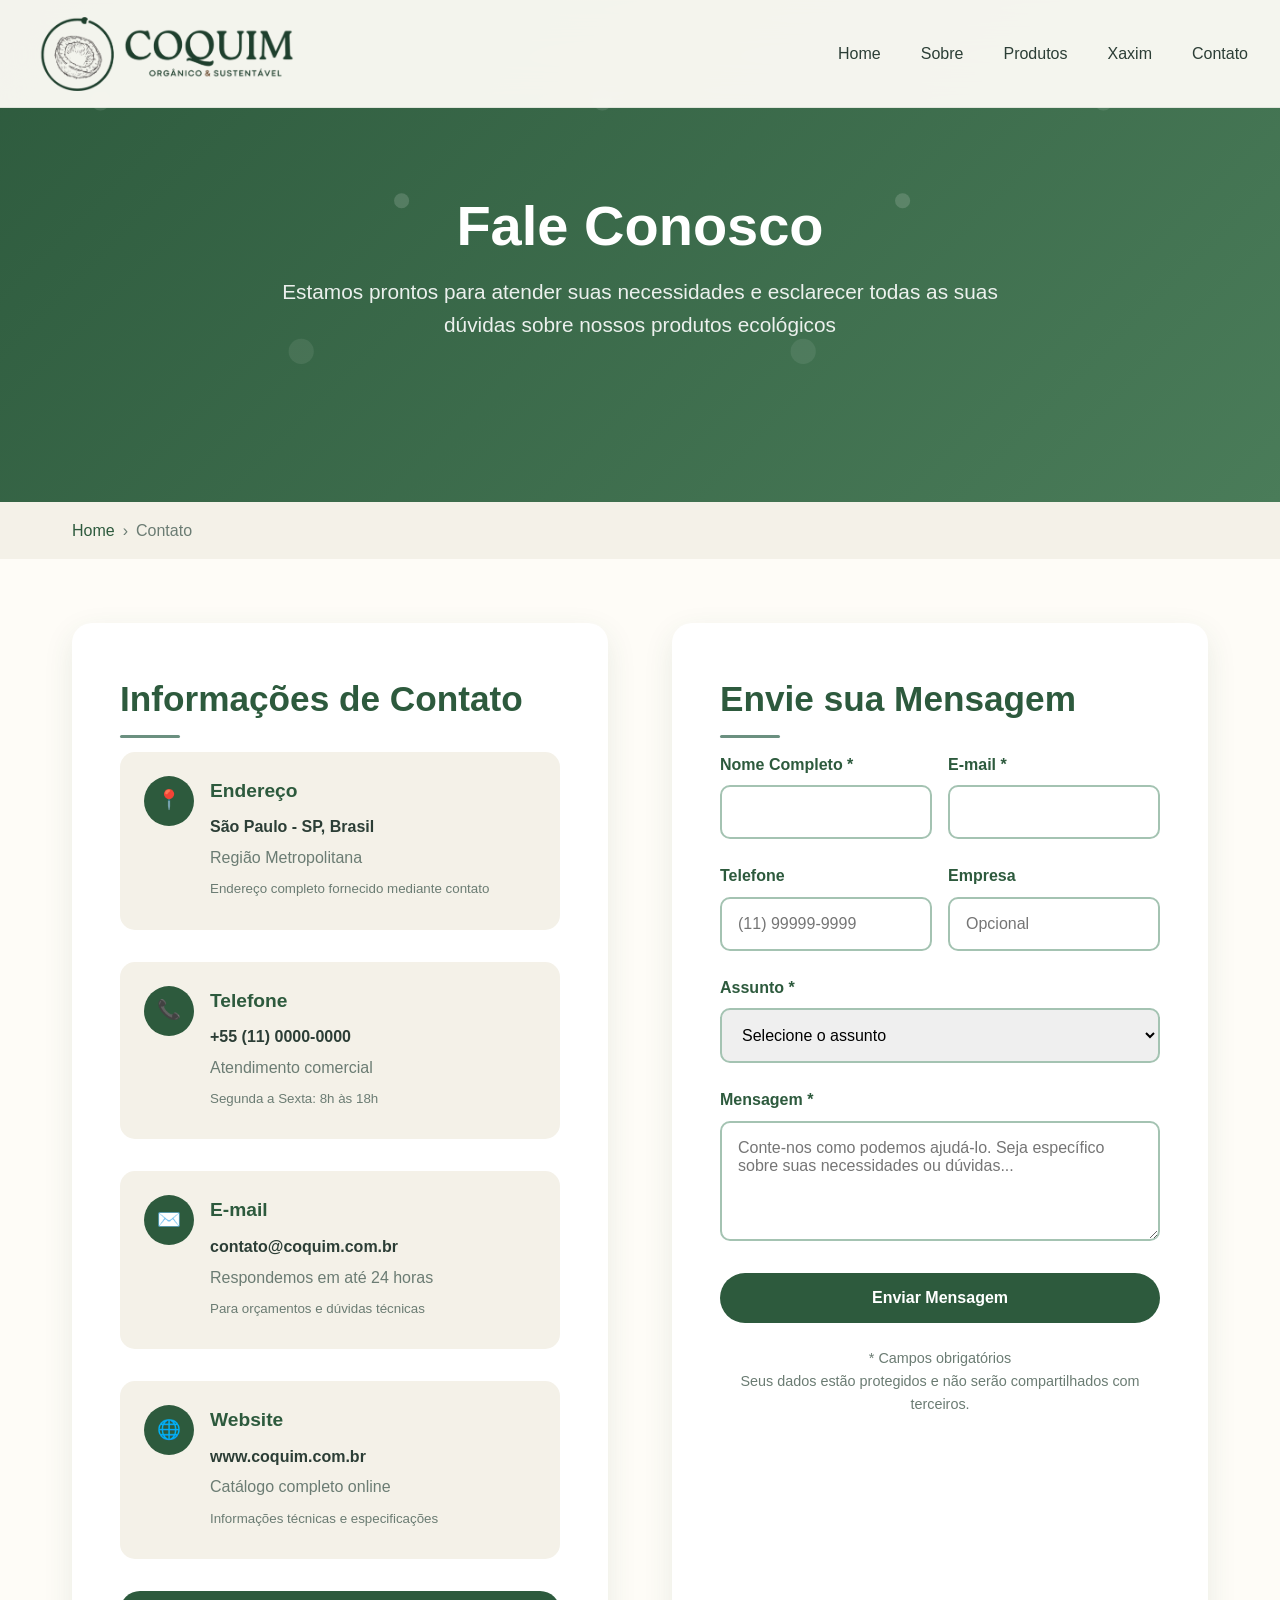
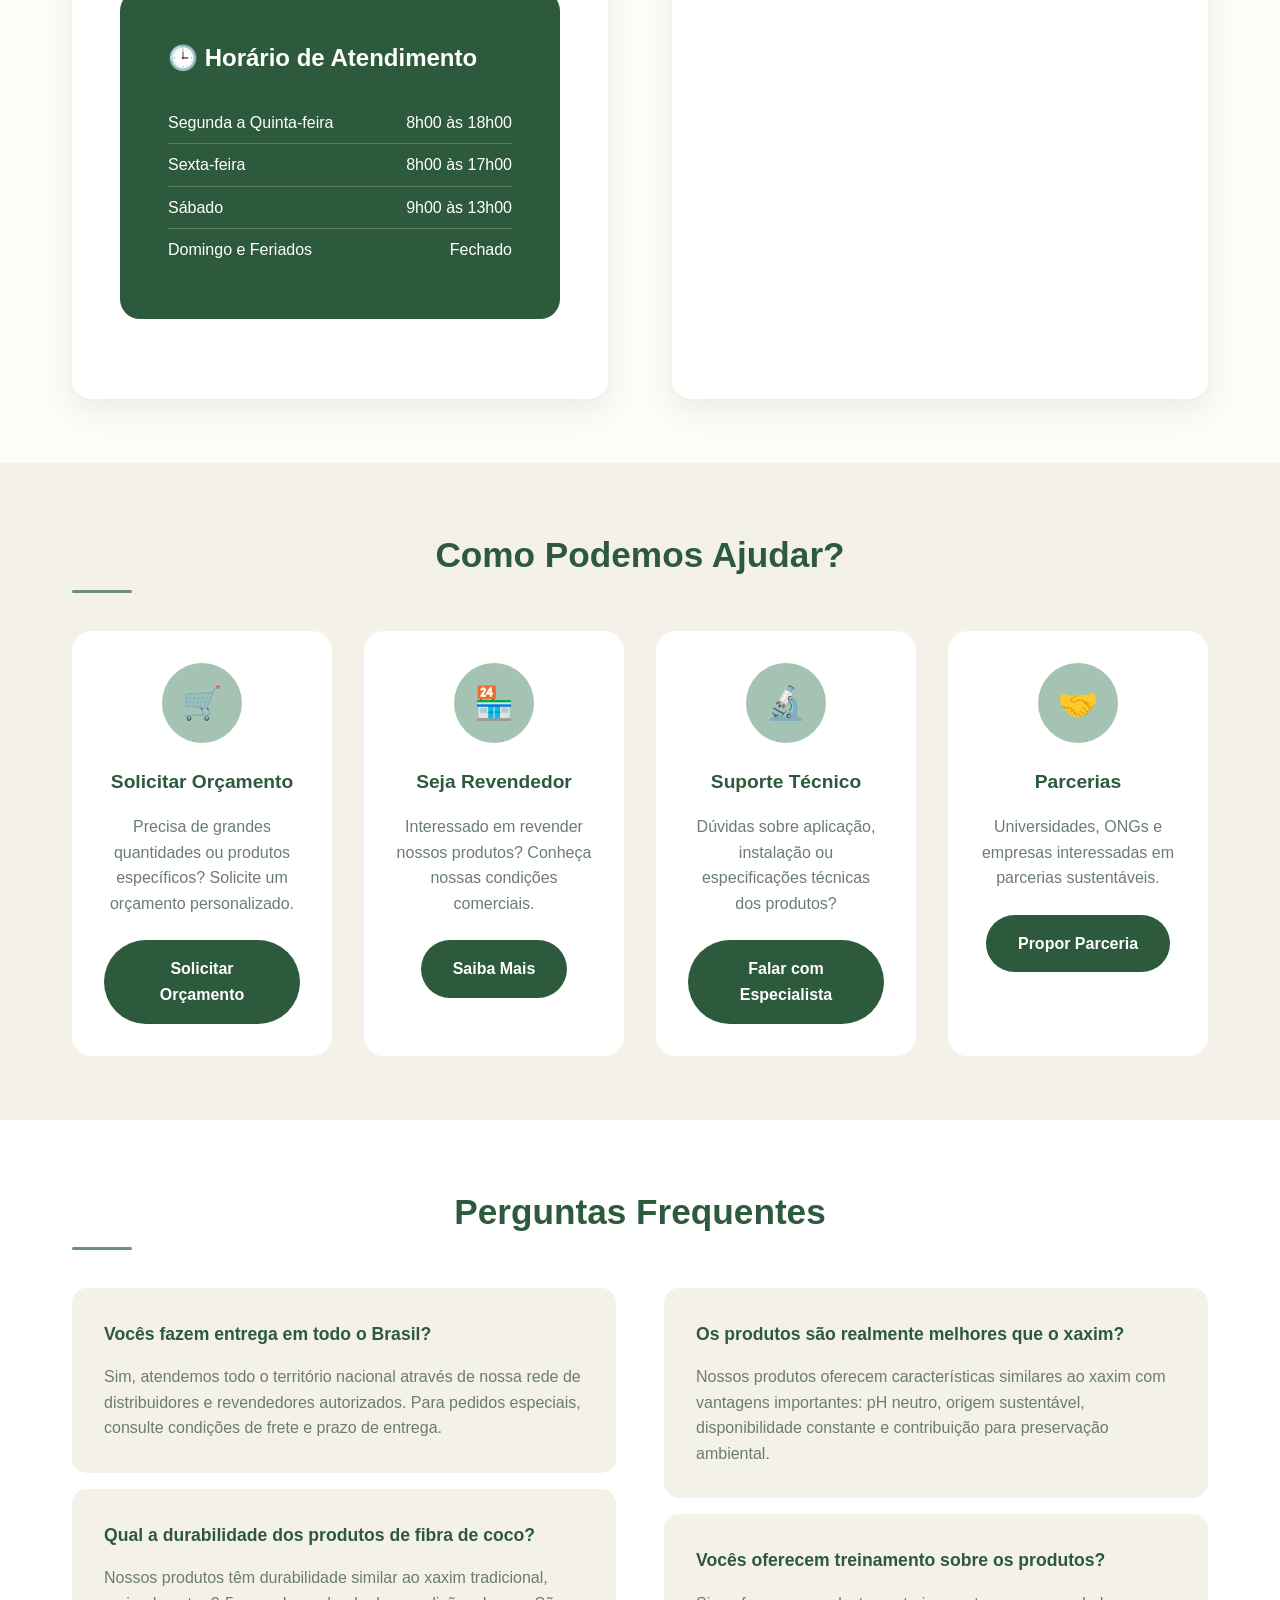
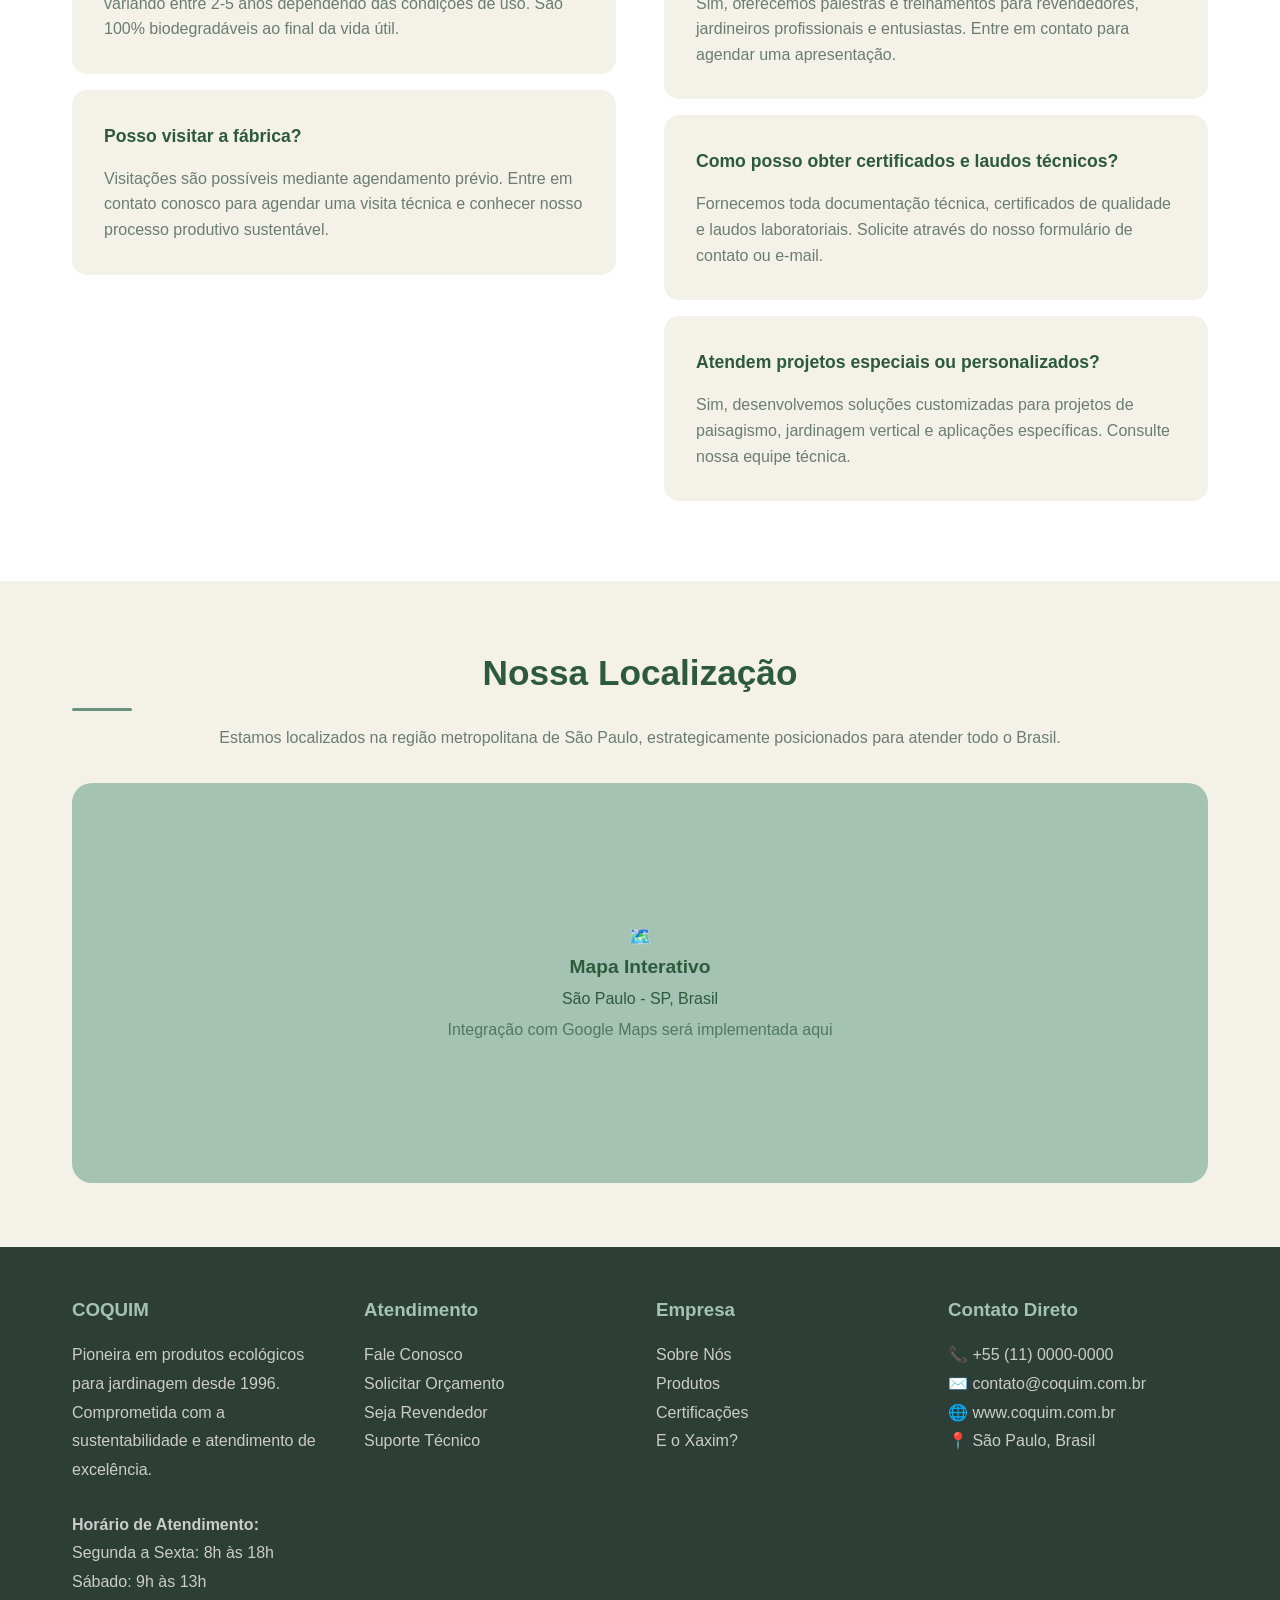
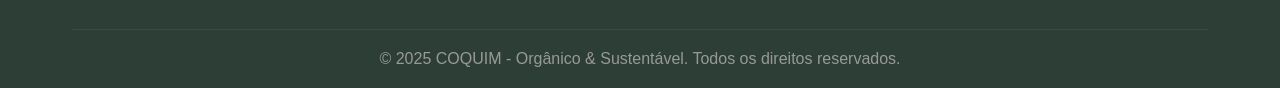
==== contato.html @ 80f4fe93 "First commit" ====
<!DOCTYPE html>
<html lang="pt-BR">

<head>
    <meta charset="UTF-8">
    <meta name="viewport" content="width=device-width, initial-scale=1.0">
    <title>Contato COQUIM - Fale Conosco | Produtos Ecológicos para Jardinagem</title>
    <meta name="description"
        content="Entre em contato com a COQUIM. Tire suas dúvidas sobre nossos produtos de fibra de coco, solicite orçamentos e conheça nossos pontos de venda.">
    <meta name="keywords"
        content="contato coquim, fale conosco, atendimento, produtos fibra coco, orçamento, pontos de venda">

    <style>
        :root {
            --primary-green: #2d5a3d;
            --secondary-green: #4a7c59;
            --accent-green: #6b9080;
            --light-green: #a4c3b2;
            --cream: #f4f1e8;
            --warm-white: #fefcf7;
            --text-dark: #2c3e36;
            --text-light: #6b7c73;
            --shadow: rgba(45, 90, 61, 0.1);
            --shadow-hover: rgba(45, 90, 61, 0.2);
            --gradient-primary: linear-gradient(135deg, #2d5a3d 0%, #4a7c59 100%);
            --gradient-secondary: linear-gradient(135deg, #6b9080 0%, #a4c3b2 100%);
        }

        * {
            margin: 0;
            padding: 0;
            box-sizing: border-box;
        }

        html {
            scroll-behavior: smooth;
        }

        body {
            font-family: 'Segoe UI', Tahoma, Geneva, Verdana, sans-serif;
            line-height: 1.6;
            color: var(--text-dark);
            background-color: var(--warm-white);
            overflow-x: hidden;
        }

        /* Header */
        .header {
            position: fixed;
            top: 0;
            width: 100%;
            background: rgba(254, 252, 247, 0.95);
            backdrop-filter: blur(20px);
            z-index: 1000;
            transition: all 0.3s ease;
            border-bottom: 1px solid rgba(45, 90, 61, 0.1);
        }

        .header.scrolled {
            background: rgba(254, 252, 247, 0.98);
            box-shadow: 0 4px 30px var(--shadow);
        }

        .nav-container {
            max-width: 1400px;
            margin: 0 auto;
            display: flex;
            justify-content: space-between;
            align-items: center;
            padding: 1rem 2rem;
        }

        .logo {
            display: flex;
            align-items: center;
            font-weight: bold;
            color: var(--primary-green);
            text-decoration: none;
        }

        .logo-icon {
            width: 270px;
            height: 75px;
            margin-right: 0.5rem;
            display: flex;
            align-items: center;
            justify-content: center;
            position: relative;
            background-image: url('./assets/logos/coquim-header-logo.png');
            background-size: contain;
            background-repeat: no-repeat;
            background-position: center;
        }

        .nav-menu {
            display: flex;
            list-style: none;
            gap: 2.5rem;
        }

        .nav-link {
            text-decoration: none;
            color: var(--text-dark);
            font-weight: 500;
            transition: all 0.3s ease;
            position: relative;
            padding: 0.5rem 0;
        }

        .nav-link::after {
            content: '';
            position: absolute;
            bottom: 0;
            left: 0;
            width: 0;
            height: 3px;
            background: var(--gradient-primary);
            transition: width 0.3s ease;
            border-radius: 2px;
        }

        .nav-link:hover {
            color: var(--primary-green);
        }

        .nav-link:hover::after {
            width: 100%;
        }

        .mobile-menu-btn {
            display: none;
            background: none;
            border: none;
            font-size: 1.5rem;
            color: var(--primary-green);
            cursor: pointer;
        }


        /* Hero Section */
        .hero {
            background: linear-gradient(135deg, var(--primary-green) 0%, var(--secondary-green) 100%);
            color: white;
            padding: 12rem 0 8rem;
            text-align: center;
            position: relative;
            overflow: hidden;
        }

        .hero::before {
            content: '';
            position: absolute;
            top: 0;
            left: 0;
            right: 0;
            bottom: 0;
            background: url('data:image/svg+xml,<svg xmlns="http://www.w3.org/2000/svg" viewBox="0 0 100 100"><circle cx="20" cy="20" r="2" fill="%23ffffff" opacity="0.1"/><circle cx="80" cy="40" r="1.5" fill="%23ffffff" opacity="0.15"/><circle cx="60" cy="70" r="2.5" fill="%23ffffff" opacity="0.08"/></svg>') repeat;
        }

        .hero-content {
            max-width: 800px;
            margin: 0 auto;
            padding: 0 2rem;
            position: relative;
            z-index: 2;
        }

        .hero-title {
            font-size: 3.5rem;
            font-weight: bold;
            margin-bottom: 1rem;
            line-height: 1.2;
        }

        .hero-subtitle {
            font-size: 1.3rem;
            margin-bottom: 2rem;
            opacity: 0.9;
        }

        .breadcrumb {
            background: var(--cream);
            padding: 1rem 0;
        }

        .breadcrumb-container {
            max-width: 1200px;
            margin: 0 auto;
            padding: 0 2rem;
        }

        .breadcrumb-list {
            display: flex;
            align-items: center;
            gap: 0.5rem;
            color: var(--text-light);
        }

        .breadcrumb-list a {
            color: var(--primary-green);
            text-decoration: none;
        }

        .breadcrumb-list a:hover {
            text-decoration: underline;
        }

        /* Main Content */
        .container {
            max-width: 1200px;
            margin: 0 auto;
            padding: 0 2rem;
        }

        .main-content {
            display: grid;
            grid-template-columns: 1fr 1fr;
            gap: 4rem;
            padding: 4rem 0;
        }

        .content-section {
            background: white;
            padding: 3rem;
            border-radius: 20px;
            box-shadow: 0 10px 30px var(--shadow);
        }

        .section-title {
            font-size: 2.2rem;
            color: var(--primary-green);
            margin-bottom: 1.5rem;
            position: relative;
        }

        .section-title::after {
            content: '';
            position: absolute;
            bottom: -10px;
            left: 0;
            width: 60px;
            height: 3px;
            background: var(--accent-green);
            border-radius: 2px;
        }

        /* Contact Info */
        .contact-info {
            display: flex;
            flex-direction: column;
            gap: 2rem;
        }

        .contact-item {
            display: flex;
            align-items: flex-start;
            gap: 1rem;
            padding: 1.5rem;
            background: var(--cream);
            border-radius: 15px;
            transition: transform 0.3s ease;
        }

        .contact-item:hover {
            transform: translateY(-5px);
        }

        .contact-icon {
            width: 50px;
            height: 50px;
            background: var(--primary-green);
            color: white;
            border-radius: 50%;
            display: flex;
            align-items: center;
            justify-content: center;
            font-size: 1.2rem;
            flex-shrink: 0;
        }

        .contact-details h3 {
            color: var(--primary-green);
            margin-bottom: 0.5rem;
            font-size: 1.2rem;
        }

        .contact-details p {
            color: var(--text-light);
            margin-bottom: 0.3rem;
        }

        .contact-details .highlight {
            color: var(--text-dark);
            font-weight: 600;
        }

        /* Contact Form */
        .contact-form {
            background: white;
        }

        .form-group {
            margin-bottom: 1.5rem;
        }

        .form-group label {
            display: block;
            margin-bottom: 0.5rem;
            color: var(--primary-green);
            font-weight: 600;
        }

        .form-group input,
        .form-group textarea,
        .form-group select {
            width: 100%;
            padding: 1rem;
            border: 2px solid var(--light-green);
            border-radius: 10px;
            font-size: 1rem;
            transition: all 0.3s ease;
            font-family: inherit;
        }

        .form-group input:focus,
        .form-group textarea:focus,
        .form-group select:focus {
            outline: none;
            border-color: var(--primary-green);
            box-shadow: 0 0 0 3px rgba(45, 90, 61, 0.1);
        }

        .form-group textarea {
            resize: vertical;
            min-height: 120px;
        }

        .form-row {
            display: grid;
            grid-template-columns: 1fr 1fr;
            gap: 1rem;
        }

        .btn {
            display: inline-block;
            padding: 1rem 2rem;
            background: var(--primary-green);
            color: white;
            text-decoration: none;
            border-radius: 50px;
            font-weight: 600;
            transition: all 0.3s ease;
            text-align: center;
            border: none;
            cursor: pointer;
            font-size: 1rem;
        }

        .btn:hover {
            background: var(--secondary-green);
            transform: translateY(-2px);
            box-shadow: 0 6px 20px var(--shadow-hover);
        }

        .btn-full {
            width: 100%;
        }

        /* Quick Actions */
        .quick-actions {
            background: var(--cream);
            padding: 4rem 0;
        }

        .actions-grid {
            display: grid;
            grid-template-columns: repeat(auto-fit, minmax(250px, 1fr));
            gap: 2rem;
            margin-top: 3rem;
        }

        .action-card {
            background: white;
            padding: 2rem;
            border-radius: 20px;
            text-align: center;
            transition: all 0.3s ease;
            cursor: pointer;
        }

        .action-card:hover {
            transform: translateY(-10px);
            box-shadow: 0 15px 35px var(--shadow-hover);
        }

        .action-icon {
            width: 80px;
            height: 80px;
            background: var(--light-green);
            border-radius: 50%;
            display: flex;
            align-items: center;
            justify-content: center;
            margin: 0 auto 1.5rem;
            font-size: 2rem;
            color: var(--primary-green);
        }

        .action-title {
            color: var(--primary-green);
            margin-bottom: 1rem;
            font-size: 1.2rem;
        }

        .action-description {
            color: var(--text-light);
            line-height: 1.6;
            margin-bottom: 1.5rem;
        }

        /* Office Hours */
        .office-hours {
            background: var(--primary-green);
            color: white;
            padding: 3rem;
            border-radius: 20px;
            margin: 2rem 0;
        }

        .office-hours h3 {
            margin-bottom: 1.5rem;
            font-size: 1.5rem;
        }

        .hours-list {
            list-style: none;
        }

        .hours-list li {
            display: flex;
            justify-content: space-between;
            padding: 0.5rem 0;
            border-bottom: 1px solid rgba(255, 255, 255, 0.2);
        }

        .hours-list li:last-child {
            border-bottom: none;
        }

        /* FAQ Section */
        .faq-section {
            background: white;
            padding: 4rem 0;
        }

        .faq-grid {
            display: grid;
            grid-template-columns: 1fr 1fr;
            gap: 3rem;
            margin-top: 3rem;
        }

        .faq-item {
            background: var(--cream);
            padding: 2rem;
            border-radius: 15px;
            margin-bottom: 1rem;
        }

        .faq-question {
            color: var(--primary-green);
            font-weight: 600;
            margin-bottom: 1rem;
            font-size: 1.1rem;
        }

        .faq-answer {
            color: var(--text-light);
            line-height: 1.6;
        }

        /* Map Section */
        .map-section {
            background: var(--cream);
            padding: 4rem 0;
        }

        .map-placeholder {
            background: var(--light-green);
            height: 400px;
            border-radius: 20px;
            display: flex;
            align-items: center;
            justify-content: center;
            color: var(--primary-green);
            font-size: 1.2rem;
            text-align: center;
            margin-top: 2rem;
        }

        /* Footer */
        .footer {
            background: var(--text-dark);
            color: white;
            padding: 3rem 0 1rem;
        }

        .footer-content {
            display: grid;
            grid-template-columns: repeat(auto-fit, minmax(250px, 1fr));
            gap: 2rem;
            margin-bottom: 2rem;
        }

        .footer-section h3 {
            color: var(--light-green);
            margin-bottom: 1rem;
        }

        .footer-section p,
        .footer-section a {
            color: #ccc;
            text-decoration: none;
            line-height: 1.8;
        }

        .footer-section a:hover {
            color: var(--light-green);
        }

        .footer-bottom {
            border-top: 1px solid #444;
            padding-top: 1rem;
            text-align: center;
            color: #999;
        }

        /* Success Message */
        .success-message {
            background: rgba(76, 175, 80, 0.1);
            border: 2px solid #4caf50;
            color: #2e7d32;
            padding: 1rem;
            border-radius: 10px;
            margin-bottom: 1rem;
            display: none;
        }

        .success-message.show {
            display: block;
        }

        /* Responsive */
        @media (max-width: 768px) {
            .mobile-menu-btn {
                display: block;
            }

            .nav-menu {
                position: absolute;
                top: 100%;
                left: 0;
                width: 100%;
                background: white;
                flex-direction: column;
                padding: 1rem 2rem;
                box-shadow: 0 5px 15px var(--shadow);
                transform: translateY(-100%);
                opacity: 0;
                visibility: hidden;
                transition: all 0.3s ease;
            }

            .nav-menu.active {
                transform: translateY(0);
                opacity: 1;
                visibility: visible;
            }

            .hero-title {
                font-size: 2.5rem;
            }

            .main-content {
                grid-template-columns: 1fr;
                gap: 2rem;
            }

            .content-section {
                padding: 2rem;
            }

            .form-row {
                grid-template-columns: 1fr;
            }

            .faq-grid {
                grid-template-columns: 1fr;
                gap: 2rem;
            }

            .nav-container {
                padding: 1rem;
            }
        }

        /* Animations */
        .fade-in {
            opacity: 0;
            transform: translateY(30px);
            transition: all 0.6s ease;
        }

        .fade-in.visible {
            opacity: 1;
            transform: translateY(0);
        }
    </style>
</head>

<body>
    <!-- Header -->
    <header class="header" id="header">
        <nav class="nav-container">
            <a href="#home" class="logo">
                <div class="logo-icon"></div>
            </a>
            <ul class="nav-menu" id="nav-menu">
                <li><a href="#home" class="nav-link">Home</a></li>
                <li><a href="./sobre-nos.html" class="nav-link">Sobre</a></li>
                <li><a href="./produtos.html" class="nav-link">Produtos</a></li>
                <li><a href="./xaxim.html" class="nav-link">Xaxim</a></li>
                <li><a href="./contato.html" class="nav-link">Contato</a></li>
            </ul>
            <button class="mobile-menu-btn" id="mobile-menu-btn">☰</button>
        </nav>
    </header>


    <!-- Hero Section -->
    <section class="hero">
        <div class="hero-content">
            <h1 class="hero-title">Fale Conosco</h1>
            <p class="hero-subtitle">Estamos prontos para atender suas necessidades e esclarecer todas as suas dúvidas
                sobre nossos produtos ecológicos</p>
        </div>
    </section>

    <!-- Breadcrumb -->
    <section class="breadcrumb">
        <div class="breadcrumb-container">
            <div class="breadcrumb-list">
                <a href="index.html">Home</a>
                <span>›</span>
                <span>Contato</span>
            </div>
        </div>
    </section>

    <!-- Main Content -->
    <main class="container">
        <div class="main-content">
            <!-- Contact Information -->
            <div class="content-section fade-in">
                <h2 class="section-title">Informações de Contato</h2>

                <div class="contact-info">
                    <div class="contact-item">
                        <div class="contact-icon">📍</div>
                        <div class="contact-details">
                            <h3>Endereço</h3>
                            <p class="highlight">São Paulo - SP, Brasil</p>
                            <p>Região Metropolitana</p>
                            <p><small>Endereço completo fornecido mediante contato</small></p>
                        </div>
                    </div>

                    <div class="contact-item">
                        <div class="contact-icon">📞</div>
                        <div class="contact-details">
                            <h3>Telefone</h3>
                            <p class="highlight">+55 (11) 0000-0000</p>
                            <p>Atendimento comercial</p>
                            <p><small>Segunda a Sexta: 8h às 18h</small></p>
                        </div>
                    </div>

                    <div class="contact-item">
                        <div class="contact-icon">✉️</div>
                        <div class="contact-details">
                            <h3>E-mail</h3>
                            <p class="highlight">contato@coquim.com.br</p>
                            <p>Respondemos em até 24 horas</p>
                            <p><small>Para orçamentos e dúvidas técnicas</small></p>
                        </div>
                    </div>

                    <div class="contact-item">
                        <div class="contact-icon">🌐</div>
                        <div class="contact-details">
                            <h3>Website</h3>
                            <p class="highlight">www.coquim.com.br</p>
                            <p>Catálogo completo online</p>
                            <p><small>Informações técnicas e especificações</small></p>
                        </div>
                    </div>
                </div>

                <div class="office-hours">
                    <h3>🕒 Horário de Atendimento</h3>
                    <ul class="hours-list">
                        <li>
                            <span>Segunda a Quinta-feira</span>
                            <span>8h00 às 18h00</span>
                        </li>
                        <li>
                            <span>Sexta-feira</span>
                            <span>8h00 às 17h00</span>
                        </li>
                        <li>
                            <span>Sábado</span>
                            <span>9h00 às 13h00</span>
                        </li>
                        <li>
                            <span>Domingo e Feriados</span>
                            <span>Fechado</span>
                        </li>
                    </ul>
                </div>
            </div>

            <!-- Contact Form -->
            <div class="content-section fade-in">
                <h2 class="section-title">Envie sua Mensagem</h2>

                <div id="success-message" class="success-message">
                    ✅ Mensagem enviada com sucesso! Entraremos em contato em breve.
                </div>

                <form class="contact-form" id="contact-form">
                    <div class="form-row">
                        <div class="form-group">
                            <label for="name">Nome Completo *</label>
                            <input type="text" id="name" name="name" required>
                        </div>
                        <div class="form-group">
                            <label for="email">E-mail *</label>
                            <input type="email" id="email" name="email" required>
                        </div>
                    </div>

                    <div class="form-row">
                        <div class="form-group">
                            <label for="phone">Telefone</label>
                            <input type="tel" id="phone" name="phone" placeholder="(11) 99999-9999">
                        </div>
                        <div class="form-group">
                            <label for="company">Empresa</label>
                            <input type="text" id="company" name="company" placeholder="Opcional">
                        </div>
                    </div>

                    <div class="form-group">
                        <label for="subject">Assunto *</label>
                        <select id="subject" name="subject" required>
                            <option value="">Selecione o assunto</option>
                            <option value="duvidas-produtos">Dúvidas sobre produtos</option>
                            <option value="orcamento">Solicitação de orçamento</option>
                            <option value="seja-revendedor">Quero ser revendedor</option>
                            <option value="especificacoes-tecnicas">Especificações técnicas</option>
                            <option value="sustentabilidade">Informações sobre sustentabilidade</option>
                            <option value="parcerias">Parcerias e colaborações</option>
                            <option value="imprensa">Imprensa e mídia</option>
                            <option value="outros">Outros assuntos</option>
                        </select>
                    </div>

                    <div class="form-group">
                        <label for="message">Mensagem *</label>
                        <textarea id="message" name="message" required
                            placeholder="Conte-nos como podemos ajudá-lo. Seja específico sobre suas necessidades ou dúvidas..."></textarea>
                    </div>

                    <div class="form-group">
                        <button type="submit" class="btn btn-full">
                            Enviar Mensagem
                        </button>
                    </div>

                    <p style="font-size: 0.9rem; color: var(--text-light); text-align: center;">
                        * Campos obrigatórios<br>
                        Seus dados estão protegidos e não serão compartilhados com terceiros.
                    </p>
                </form>
            </div>
        </div>
    </main>

    <!-- Quick Actions -->
    <section class="quick-actions">
        <div class="container">
            <h2 class="section-title" style="text-align: center;">Como Podemos Ajudar?</h2>
            <div class="actions-grid">
                <div class="action-card fade-in">
                    <div class="action-icon">🛒</div>
                    <h3 class="action-title">Solicitar Orçamento</h3>
                    <p class="action-description">
                        Precisa de grandes quantidades ou produtos específicos?
                        Solicite um orçamento personalizado.
                    </p>
                    <a href="#" class="btn" onclick="setSubject('orcamento')">Solicitar Orçamento</a>
                </div>

                <div class="action-card fade-in">
                    <div class="action-icon">🏪</div>
                    <h3 class="action-title">Seja Revendedor</h3>
                    <p class="action-description">
                        Interessado em revender nossos produtos?
                        Conheça nossas condições comerciais.
                    </p>
                    <a href="revendedor.html" class="btn">Saiba Mais</a>
                </div>

                <div class="action-card fade-in">
                    <div class="action-icon">🔬</div>
                    <h3 class="action-title">Suporte Técnico</h3>
                    <p class="action-description">
                        Dúvidas sobre aplicação, instalação ou
                        especificações técnicas dos produtos?
                    </p>
                    <a href="#" class="btn" onclick="setSubject('especificacoes-tecnicas')">Falar com Especialista</a>
                </div>

                <div class="action-card fade-in">
                    <div class="action-icon">🤝</div>
                    <h3 class="action-title">Parcerias</h3>
                    <p class="action-description">
                        Universidades, ONGs e empresas interessadas
                        em parcerias sustentáveis.
                    </p>
                    <a href="#" class="btn" onclick="setSubject('parcerias')">Propor Parceria</a>
                </div>
            </div>
        </div>
    </section>

    <!-- FAQ Section -->
    <section class="faq-section">
        <div class="container">
            <h2 class="section-title" style="text-align: center;">Perguntas Frequentes</h2>
            <div class="faq-grid">
                <div class="faq-column">
                    <div class="faq-item fade-in">
                        <h3 class="faq-question">Vocês fazem entrega em todo o Brasil?</h3>
                        <p class="faq-answer">
                            Sim, atendemos todo o território nacional através de nossa rede de
                            distribuidores e revendedores autorizados. Para pedidos especiais,
                            consulte condições de frete e prazo de entrega.
                        </p>
                    </div>

                    <div class="faq-item fade-in">
                        <h3 class="faq-question">Qual a durabilidade dos produtos de fibra de coco?</h3>
                        <p class="faq-answer">
                            Nossos produtos têm durabilidade similar ao xaxim tradicional,
                            variando entre 2-5 anos dependendo das condições de uso. São
                            100% biodegradáveis ao final da vida útil.
                        </p>
                    </div>

                    <div class="faq-item fade-in">
                        <h3 class="faq-question">Posso visitar a fábrica?</h3>
                        <p class="faq-answer">
                            Visitações são possíveis mediante agendamento prévio. Entre em
                            contato conosco para agendar uma visita técnica e conhecer
                            nosso processo produtivo sustentável.
                        </p>
                    </div>
                </div>

                <div class="faq-column">
                    <div class="faq-item fade-in">
                        <h3 class="faq-question">Os produtos são realmente melhores que o xaxim?</h3>
                        <p class="faq-answer">
                            Nossos produtos oferecem características similares ao xaxim com
                            vantagens importantes: pH neutro, origem sustentável, disponibilidade
                            constante e contribuição para preservação ambiental.
                        </p>
                    </div>

                    <div class="faq-item fade-in">
                        <h3 class="faq-question">Vocês oferecem treinamento sobre os produtos?</h3>
                        <p class="faq-answer">
                            Sim, oferecemos palestras e treinamentos para revendedores,
                            jardineiros profissionais e entusiastas. Entre em contato para
                            agendar uma apresentação.
                        </p>
                    </div>

                    <div class="faq-item fade-in">
                        <h3 class="faq-question">Como posso obter certificados e laudos técnicos?</h3>
                        <p class="faq-answer">
                            Fornecemos toda documentação técnica, certificados de qualidade
                            e laudos laboratoriais. Solicite através do nosso formulário de
                            contato ou e-mail.
                        </p>
                    </div>

                    <div class="faq-item fade-in">
                        <h3 class="faq-question">Atendem projetos especiais ou personalizados?</h3>
                        <p class="faq-answer">
                            Sim, desenvolvemos soluções customizadas para projetos de
                            paisagismo, jardinagem vertical e aplicações específicas.
                            Consulte nossa equipe técnica.
                        </p>
                    </div>
                </div>
            </div>
        </div>
    </section>

    <!-- Map Section -->
    <section class="map-section">
        <div class="container">
            <h2 class="section-title" style="text-align: center;">Nossa Localização</h2>
            <p style="text-align: center; color: var(--text-light); margin-bottom: 2rem;">
                Estamos localizados na região metropolitana de São Paulo,
                estrategicamente posicionados para atender todo o Brasil.
            </p>

            <div class="map-placeholder">
                <div>
                    🗺️<br>
                    <strong>Mapa Interativo</strong><br>
                    <span style="font-size: 1rem;">São Paulo - SP, Brasil</span><br>
                    <small style="opacity: 0.7;">Integração com Google Maps será implementada aqui</small>
                </div>
            </div>
        </div>
    </section>

    <!-- Footer -->
    <footer class="footer">
        <div class="container">
            <div class="footer-content">
                <div class="footer-section">
                    <h3>COQUIM</h3>
                    <p>
                        Pioneira em produtos ecológicos para jardinagem desde 1996.
                        Comprometida com a sustentabilidade e atendimento de excelência.
                    </p>
                    <br>
                    <p><strong>Horário de Atendimento:</strong></p>
                    <p>Segunda a Sexta: 8h às 18h</p>
                    <p>Sábado: 9h às 13h</p>
                </div>
                <div class="footer-section">
                    <h3>Atendimento</h3>
                    <p><a href="contato.html">Fale Conosco</a></p>
                    <p><a href="#" onclick="setSubject('orcamento')">Solicitar Orçamento</a></p>
                    <p><a href="revendedor.html">Seja Revendedor</a></p>
                    <p><a href="#" onclick="setSubject('especificacoes-tecnicas')">Suporte Técnico</a></p>
                </div>
                <div class="footer-section">
                    <h3>Empresa</h3>
                    <p><a href="sobre.html">Sobre Nós</a></p>
                    <p><a href="produtos.html">Produtos</a></p>
                    <p><a href="certificacoes.html">Certificações</a></p>
                    <p><a href="xaxim.html">E o Xaxim?</a></p>
                </div>
                <div class="footer-section">
                    <h3>Contato Direto</h3>
                    <p>📞 +55 (11) 0000-0000</p>
                    <p>✉️ contato@coquim.com.br</p>
                    <p>🌐 www.coquim.com.br</p>
                    <p>📍 São Paulo, Brasil</p>
                </div>
            </div>
            <div class="footer-bottom">
                <p>&copy; 2025 COQUIM - Orgânico & Sustentável. Todos os direitos reservados.</p>
            </div>
        </div>
    </footer>

    <script>
        // Mobile menu toggle
        const mobileMenuBtn = document.getElementById('mobile-menu-btn');
        const navMenu = document.getElementById('nav-menu');

        mobileMenuBtn.addEventListener('click', () => {
            navMenu.classList.toggle('active');
        });

        // Header scroll effect
        const header = document.getElementById('header');

        window.addEventListener('scroll', () => {
            if (window.scrollY > 100) {
                header.classList.add('scrolled');
            } else {
                header.classList.remove('scrolled');
            }
        });

        // Contact form handling
        const contactForm = document.getElementById('contact-form');
        const successMessage = document.getElementById('success-message');

        contactForm.addEventListener('submit', (e) => {
            e.preventDefault();

            // Get form data
            const formData = new FormData(contactForm);
            const data = Object.fromEntries(formData);

            // Simulate form submission (replace with actual backend call)
            console.log('Form data:', data);

            // Show success message
            successMessage.classList.add('show');

            // Reset form
            contactForm.reset();

            // Hide success message after 5 seconds
            setTimeout(() => {
                successMessage.classList.remove('show');
            }, 5000);

            // Scroll to top of form
            contactForm.scrollIntoView({ behavior: 'smooth' });
        });

        // Function to set subject from quick actions
        function setSubject(subjectValue) {
            const subjectSelect = document.getElementById('subject');
            subjectSelect.value = subjectValue;

            // Scroll to contact form
            document.getElementById('contact-form').scrollIntoView({
                behavior: 'smooth',
                block: 'start'
            });

            // Focus on message field
            setTimeout(() => {
                document.getElementById('message').focus();
            }, 500);
        }

        // Phone mask
        const phoneInput = document.getElementById('phone');
        phoneInput.addEventListener('input', (e) => {
            let value = e.target.value.replace(/\D/g, '');

            if (value.length <= 11) {
                value = value.replace(/(\d{2})(\d)/, '($1) $2');
                value = value.replace(/(\d{4,5})(\d{4})$/, '$1-$2');
            }

            e.target.value = value;
        });

        // Intersection Observer for fade-in animations
        const observerOptions = {
            threshold: 0.1,
            rootMargin: '0px 0px -50px 0px'
        };

        const observer = new IntersectionObserver((entries) => {
            entries.forEach(entry => {
                if (entry.isIntersecting) {
                    entry.target.classList.add('visible');
                }
            });
        }, observerOptions);

        document.querySelectorAll('.fade-in').forEach(el => {
            observer.observe(el);
        });

        // Smooth scrolling for navigation links
        document.querySelectorAll('a[href^="#"]').forEach(anchor => {
            anchor.addEventListener('click', function (e) {
                e.preventDefault();
                const target = document.querySelector(this.getAttribute('href'));
                if (target) {
                    const headerHeight = header.offsetHeight;
                    const targetPosition = target.offsetTop - headerHeight;

                    window.scrollTo({
                        top: targetPosition,
                        behavior: 'smooth'
                    });

                    navMenu.classList.remove('active');
                }
            });
        });

        // Action cards hover effects
        document.querySelectorAll('.action-card').forEach(card => {
            card.addEventListener('mouseenter', () => {
                card.style.transform = 'translateY(-10px) scale(1.02)';
            });

            card.addEventListener('mouseleave', () => {
                card.style.transform = 'translateY(0) scale(1)';
            });
        });

        // Form validation enhancements
        const requiredFields = document.querySelectorAll('input[required], select[required], textarea[required]');

        requiredFields.forEach(field => {
            field.addEventListener('blur', () => {
                if (!field.value.trim()) {
                    field.style.borderColor = '#e74c3c';
                } else {
                    field.style.borderColor = '#4caf50';
                }
            });

            field.addEventListener('input', () => {
                if (field.style.borderColor === 'rgb(231, 76, 60)') {
                    field.style.borderColor = '#a4c3b2';
                }
            });
        });

        // Email validation
        const emailField = document.getElementById('email');
        emailField.addEventListener('blur', () => {
            const emailRegex = /^[^\s@]+@[^\s@]+\.[^\s@]+$/;
            if (emailField.value && !emailRegex.test(emailField.value)) {
                emailField.style.borderColor = '#e74c3c';
            } else if (emailField.value) {
                emailField.style.borderColor = '#4caf50';
            }
        });
    </script>
</body>

</html>
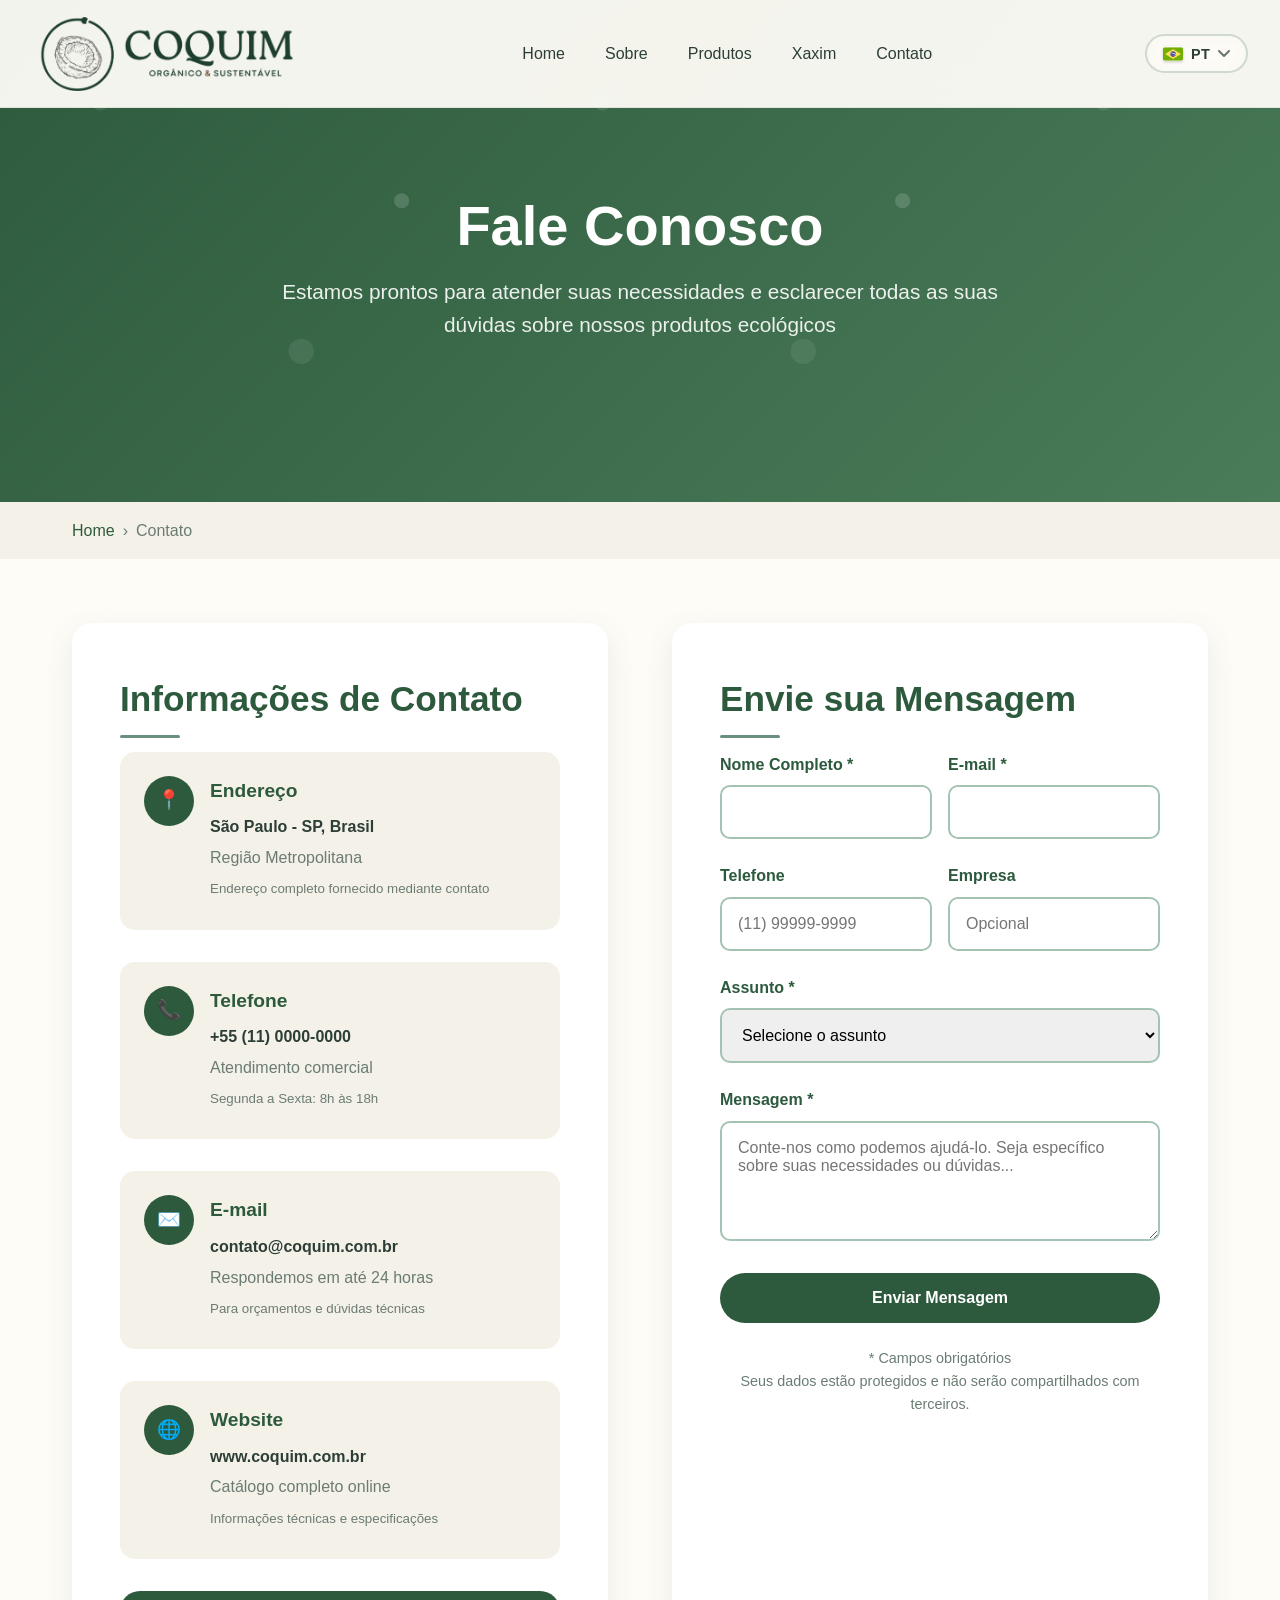
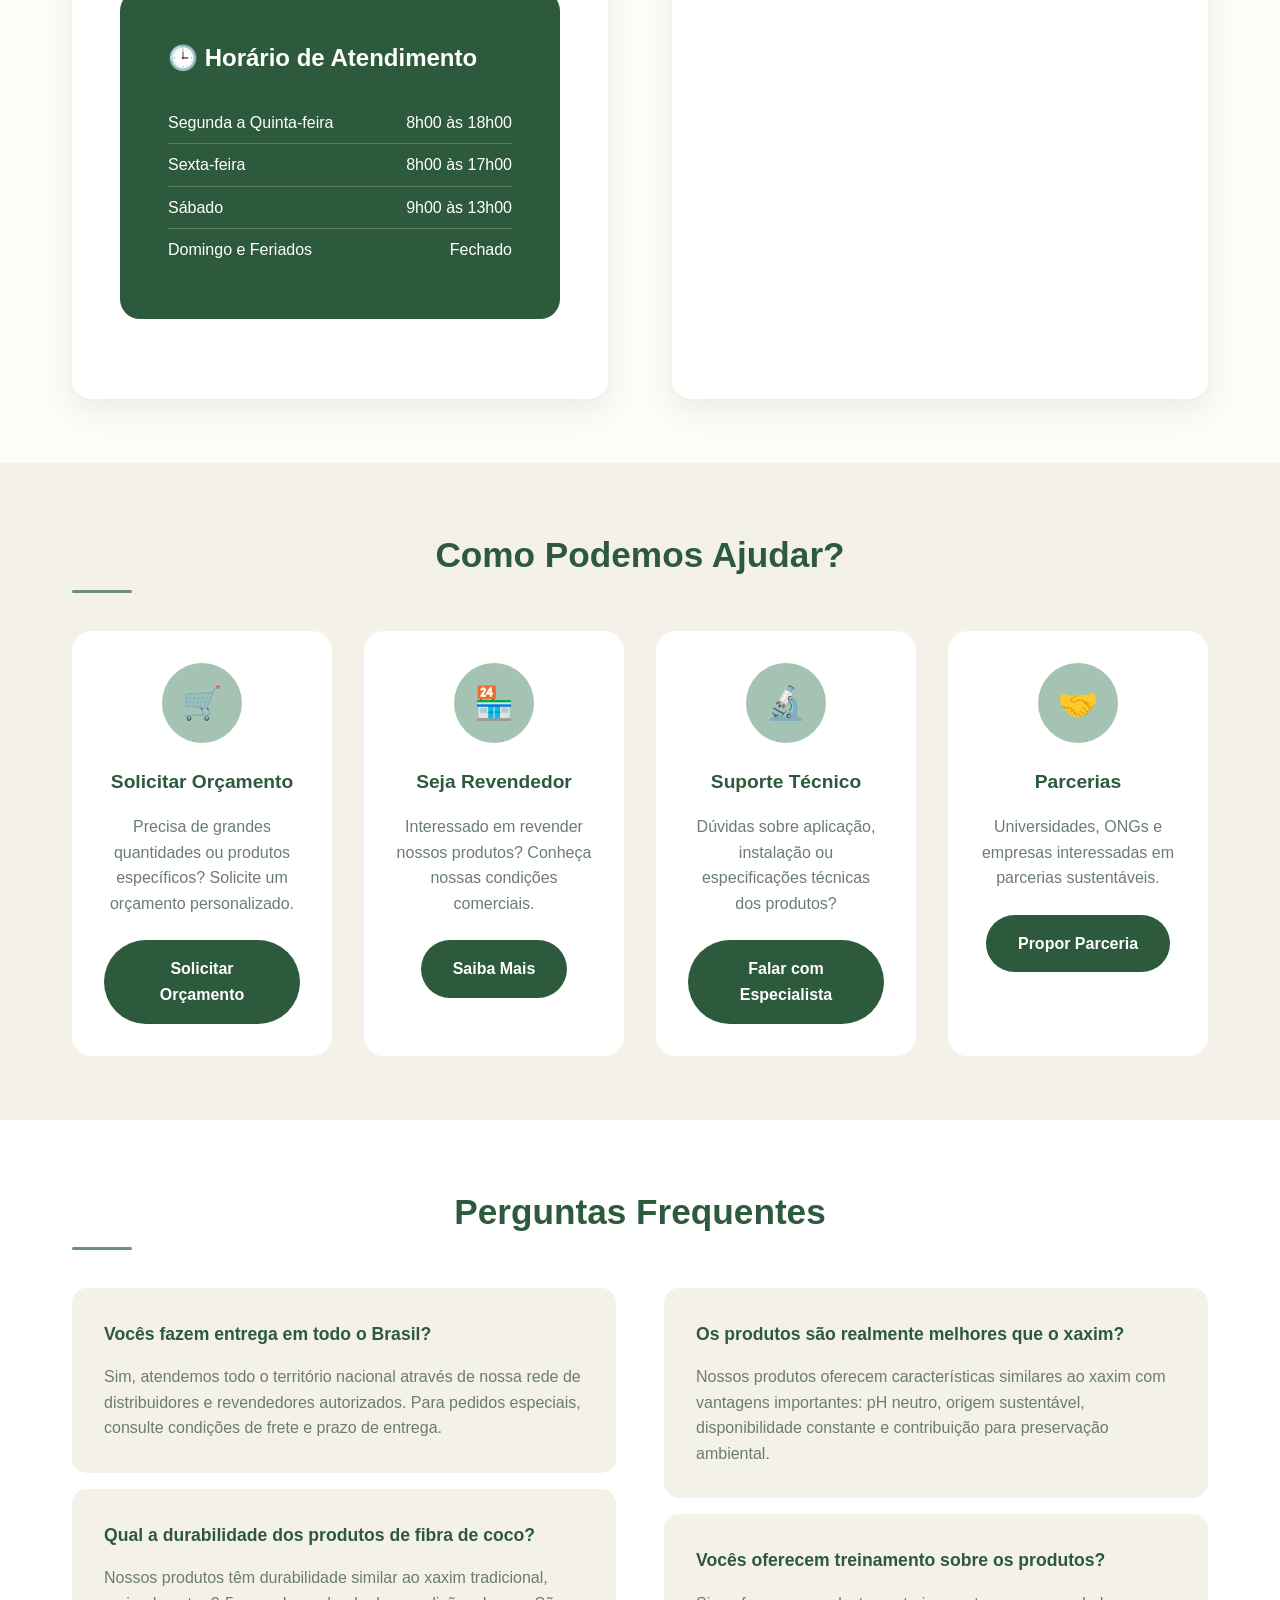
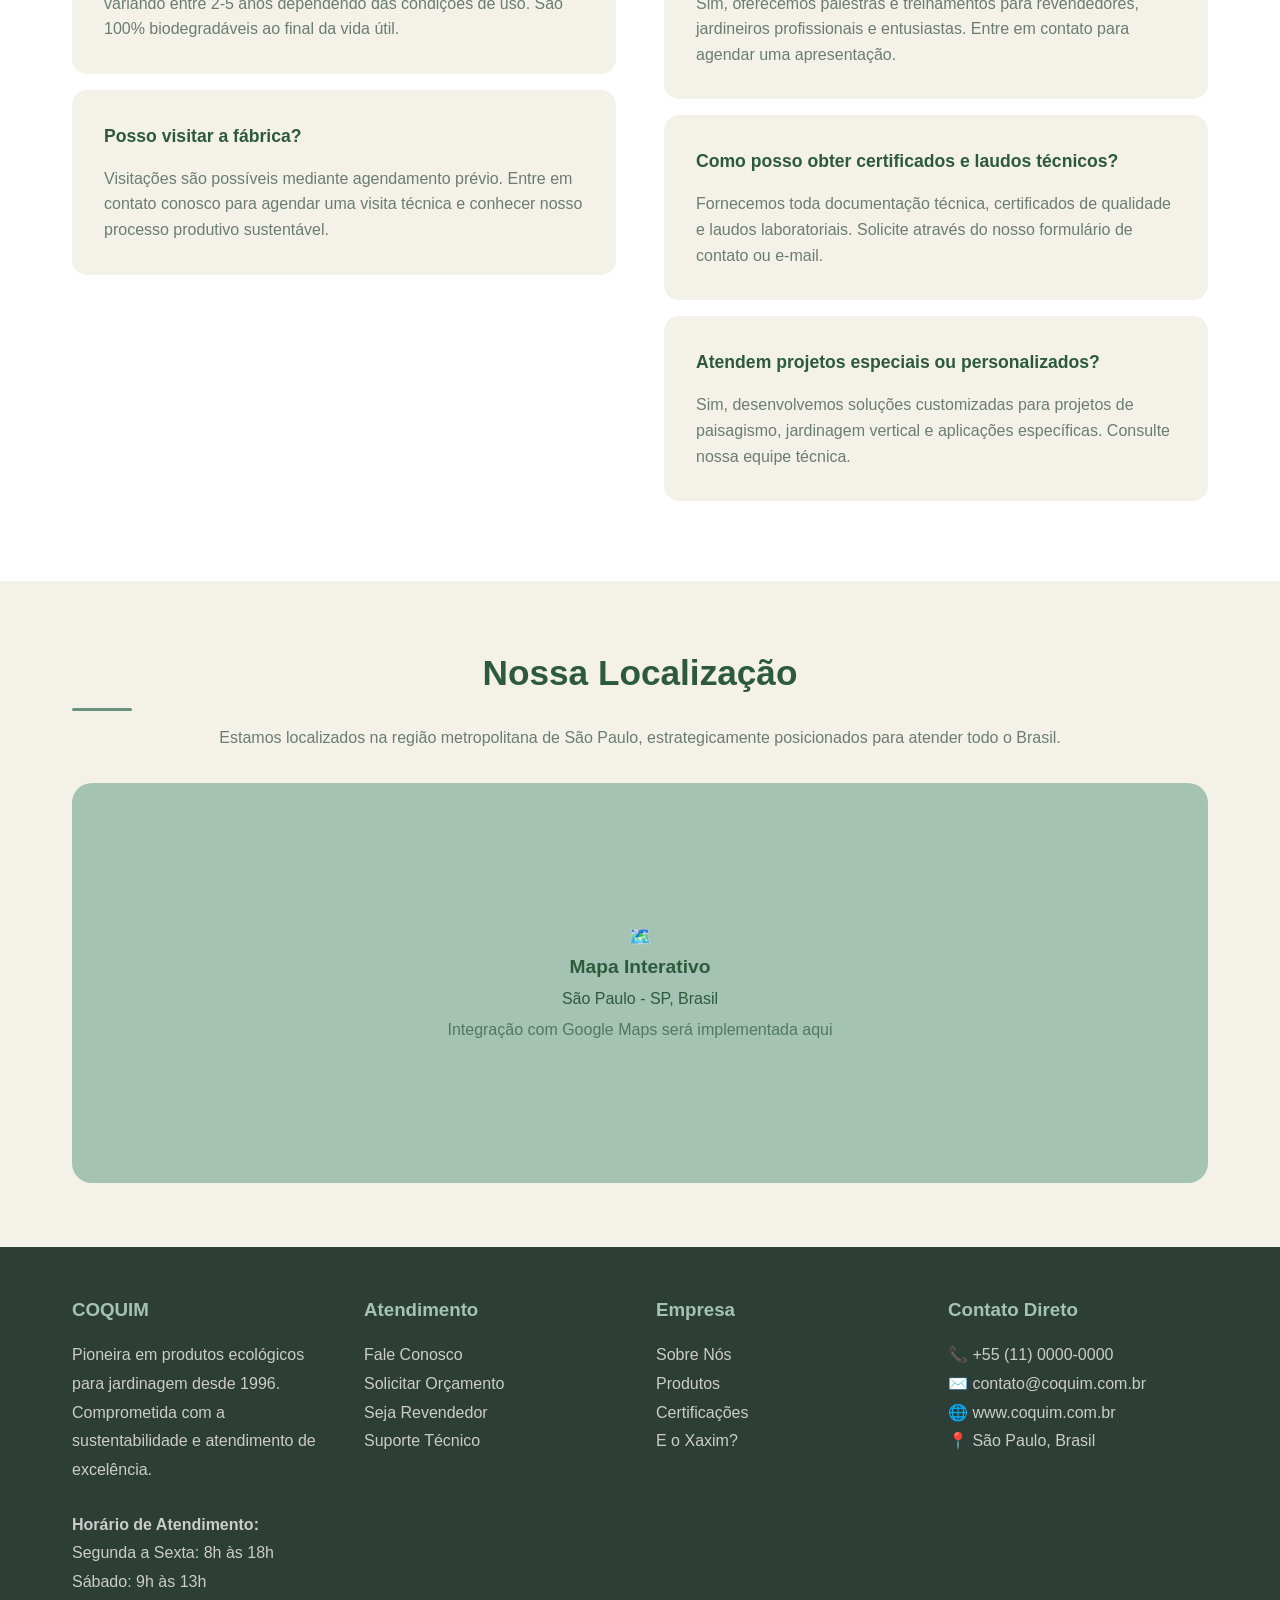
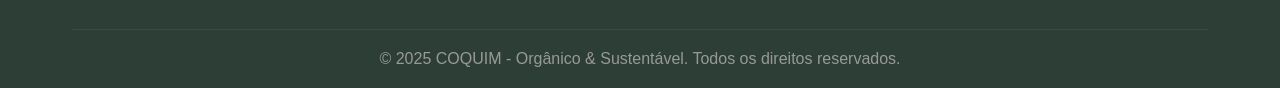
==== commit d4c24707: "TRANSLATE FOR ALL PAGES" ====
--- a/contato.html
+++ b/contato.html
@@ -127,6 +127,125 @@
             width: 100%;
         }
 
+        /* Header Actions Container */
+        .header-actions {
+            position: relative;
+            align-items: center;
+            gap: 1rem;
+        }
+
+        /* Language Selector */
+        .language-selector {
+            position: relative;
+            z-index: 1001;
+        }
+
+        .language-btn {
+            display: flex;
+            align-items: center;
+            gap: 0.5rem;
+            padding: 0.6rem 1rem;
+            background: rgba(255, 255, 255, 0.1);
+            border: 2px solid rgba(45, 90, 61, 0.2);
+            border-radius: 25px;
+            color: var(--text-dark);
+            cursor: pointer;
+            transition: all 0.3s ease;
+            font-size: 0.9rem;
+            font-weight: 500;
+            backdrop-filter: blur(10px);
+        }
+
+        .language-btn:hover {
+            background: rgba(45, 90, 61, 0.1);
+            border-color: var(--primary-green);
+            transform: translateY(-1px);
+        }
+
+        .flag-icon {
+            width: 20px;
+            height: 15px;
+            border-radius: 2px;
+            object-fit: cover;
+            box-shadow: 0 1px 3px rgba(0, 0, 0, 0.2);
+        }
+
+        .language-text {
+            font-weight: 600;
+            letter-spacing: 0.5px;
+        }
+
+        .dropdown-arrow {
+            transition: transform 0.3s ease;
+            opacity: 0.7;
+        }
+
+        .language-selector.active .dropdown-arrow {
+            transform: rotate(180deg);
+        }
+
+        .language-dropdown {
+            position: absolute;
+            top: calc(100% + 0.5rem);
+            right: 0;
+            min-width: 180px;
+            background: white;
+            border-radius: 15px;
+            box-shadow: 0 10px 40px rgba(45, 90, 61, 0.15);
+            border: 1px solid rgba(45, 90, 61, 0.1);
+            opacity: 0;
+            visibility: hidden;
+            transform: translateY(-10px);
+            transition: all 0.3s cubic-bezier(0.175, 0.885, 0.32, 1.275);
+            overflow: hidden;
+        }
+
+        .language-selector.active .language-dropdown {
+            opacity: 1;
+            visibility: visible;
+            transform: translateY(0);
+        }
+
+        .language-option {
+            display: flex;
+            align-items: center;
+            gap: 0.75rem;
+            padding: 0.8rem 1rem;
+            color: var(--text-dark);
+            text-decoration: none;
+            transition: all 0.2s ease;
+            position: relative;
+            font-size: 0.9rem;
+        }
+
+        .language-option:hover {
+            background: var(--cream);
+            color: var(--primary-green);
+        }
+
+        .language-option.active {
+            background: rgba(45, 90, 61, 0.05);
+            color: var(--primary-green);
+            font-weight: 600;
+        }
+
+        .language-option .flag-icon {
+            width: 18px;
+            height: 13px;
+        }
+
+        .check-mark {
+            margin-left: auto;
+            color: var(--primary-green);
+            font-weight: bold;
+            opacity: 0;
+            transition: opacity 0.2s ease;
+        }
+
+        .language-option.active .check-mark {
+            opacity: 1;
+        }
+
         .mobile-menu-btn {
             display: none;
             background: none;
@@ -135,7 +254,6 @@
             color: var(--primary-green);
             cursor: pointer;
         }
-
 
         /* Hero Section */
         .hero {
@@ -622,27 +740,54 @@
     <!-- Header -->
     <header class="header" id="header">
         <nav class="nav-container">
-            <a href="#home" class="logo">
+            <a href="index.html" class="logo">
                 <div class="logo-icon"></div>
             </a>
             <ul class="nav-menu" id="nav-menu">
-                <li><a href="#home" class="nav-link">Home</a></li>
-                <li><a href="./sobre-nos.html" class="nav-link">Sobre</a></li>
-                <li><a href="./produtos.html" class="nav-link">Produtos</a></li>
-                <li><a href="./xaxim.html" class="nav-link">Xaxim</a></li>
-                <li><a href="./contato.html" class="nav-link">Contato</a></li>
+                <li><a href="./index.html" class="nav-link" data-i18n="nav.home">Home</a></li>
+                <li><a href="./sobre-nos.html" class="nav-link" data-i18n="nav.about">Sobre</a></li>
+                <li><a href="./produtos.html" class="nav-link" data-i18n="nav.products">Produtos</a></li>
+                <li><a href="./xaxim.html" class="nav-link" data-i18n="nav.xaxim">Xaxim</a></li>
+                <li><a href="./contato.html" class="nav-link" data-i18n="nav.contact">Contato</a></li>
             </ul>
-            <button class="mobile-menu-btn" id="mobile-menu-btn">☰</button>
+            <div class="header-actions">
+                <!-- Language Selector -->
+                <div class="language-selector" id="language-selector">
+                    <button class="language-btn" id="language-btn">
+                        <img src="./assets/imagens/brasil.png" alt="PT" class="flag-icon">
+                        <span class="language-text">PT</span>
+                        <svg class="dropdown-arrow" width="12" height="8" viewBox="0 0 12 8" fill="none">
+                            <path d="M1 1L6 6L11 1" stroke="currentColor" stroke-width="2" stroke-linecap="round"
+                                stroke-linejoin="round" />
+                        </svg>
+                    </button>
+                    <div class="language-dropdown" id="language-dropdown">
+                        <a href="#" class="language-option active" data-lang="pt">
+                            <img src="./assets/imagens/brasil.png"
+                                alt="Português" class="flag-icon">
+                            <span>Português</span>
+                            <span class="check-mark">✓</span>
+                        </a>
+                        <a href="#" class="language-option" data-lang="en">
+                            <img src="./assets/imagens/eua.png" alt="English" class="flag-icon">
+                            <span>English</span>
+                        </a>
+                        <a href="#" class="language-option" data-lang="es">
+                            <img src="./assets/imagens/espanha.png" alt="Español" class="flag-icon">
+                            <span>Español</span>
+                        </a>
+                    </div>
+                </div>
+                <button class="mobile-menu-btn" id="mobile-menu-btn">☰</button>
+            </div>
         </nav>
     </header>
-
 
     <!-- Hero Section -->
     <section class="hero">
         <div class="hero-content">
-            <h1 class="hero-title">Fale Conosco</h1>
-            <p class="hero-subtitle">Estamos prontos para atender suas necessidades e esclarecer todas as suas dúvidas
-                sobre nossos produtos ecológicos</p>
+            <h1 class="hero-title" data-i18n="hero.title">Fale Conosco</h1>
+            <p class="hero-subtitle" data-i18n="hero.subtitle">Estamos prontos para atender suas necessidades e esclarecer todas as suas dúvidas sobre nossos produtos ecológicos</p>
         </div>
     </section>
 
@@ -650,9 +795,9 @@
     <section class="breadcrumb">
         <div class="breadcrumb-container">
             <div class="breadcrumb-list">
-                <a href="index.html">Home</a>
+                <a href="index.html" data-i18n="breadcrumb.home">Home</a>
                 <span>›</span>
-                <span>Contato</span>
+                <span data-i18n="breadcrumb.contact">Contato</span>
             </div>
         </div>
     </section>
@@ -662,68 +807,68 @@
         <div class="main-content">
             <!-- Contact Information -->
             <div class="content-section fade-in">
-                <h2 class="section-title">Informações de Contato</h2>
+                <h2 class="section-title" data-i18n="contact.info.title">Informações de Contato</h2>
 
                 <div class="contact-info">
                     <div class="contact-item">
                         <div class="contact-icon">📍</div>
                         <div class="contact-details">
-                            <h3>Endereço</h3>
-                            <p class="highlight">São Paulo - SP, Brasil</p>
-                            <p>Região Metropolitana</p>
-                            <p><small>Endereço completo fornecido mediante contato</small></p>
+                            <h3 data-i18n="contact.info.address.title">Endereço</h3>
+                            <p class="highlight" data-i18n="contact.info.address.location">São Paulo - SP, Brasil</p>
+                            <p data-i18n="contact.info.address.region">Região Metropolitana</p>
+                            <p><small data-i18n="contact.info.address.note">Endereço completo fornecido mediante contato</small></p>
                         </div>
                     </div>
 
                     <div class="contact-item">
                         <div class="contact-icon">📞</div>
                         <div class="contact-details">
-                            <h3>Telefone</h3>
+                            <h3 data-i18n="contact.info.phone.title">Telefone</h3>
                             <p class="highlight">+55 (11) 0000-0000</p>
-                            <p>Atendimento comercial</p>
-                            <p><small>Segunda a Sexta: 8h às 18h</small></p>
+                            <p data-i18n="contact.info.phone.description">Atendimento comercial</p>
+                            <p><small data-i18n="contact.info.phone.hours">Segunda a Sexta: 8h às 18h</small></p>
                         </div>
                     </div>
 
                     <div class="contact-item">
                         <div class="contact-icon">✉️</div>
                         <div class="contact-details">
-                            <h3>E-mail</h3>
+                            <h3 data-i18n="contact.info.email.title">E-mail</h3>
                             <p class="highlight">contato@coquim.com.br</p>
-                            <p>Respondemos em até 24 horas</p>
-                            <p><small>Para orçamentos e dúvidas técnicas</small></p>
+                            <p data-i18n="contact.info.email.response">Respondemos em até 24 horas</p>
+                            <p><small data-i18n="contact.info.email.purpose">Para orçamentos e dúvidas técnicas</small></p>
                         </div>
                     </div>
 
                     <div class="contact-item">
                         <div class="contact-icon">🌐</div>
                         <div class="contact-details">
-                            <h3>Website</h3>
+                            <h3 data-i18n="contact.info.website.title">Website</h3>
                             <p class="highlight">www.coquim.com.br</p>
-                            <p>Catálogo completo online</p>
-                            <p><small>Informações técnicas e especificações</small></p>
+                            <p data-i18n="contact.info.website.catalog">Catálogo completo online</p>
+                            <p><small data-i18n="contact.info.website.specs">Informações técnicas e especificações</small></p>
                         </div>
                     </div>
                 </div>
 
                 <div class="office-hours">
-                    <h3>🕒 Horário de Atendimento</h3>
+                    <h3 data-i18n="contact.hours.title">🕒 Horário de Atendimento</h3>
                     <ul class="hours-list">
                         <li>
-                            <span>Segunda a Quinta-feira</span>
+                            <span data-i18n="contact.hours.mon_thu">Segunda a Quinta-feira</span>
                             <span>8h00 às 18h00</span>
                         </li>
                         <li>
-                            <span>Sexta-feira</span>
+                            <span data-i18n="contact.hours.fri">Sexta-feira</span>
                             <span>8h00 às 17h00</span>
                         </li>
                         <li>
-                            <span>Sábado</span>
+                            <span data-i18n="contact.hours.sat">Sábado</span>
                             <span>9h00 às 13h00</span>
                         </li>
                         <li>
-                            <span>Domingo e Feriados</span>
-                            <span>Fechado</span>
+                            <span data-i18n="contact.hours.sun">Domingo e Feriados</span>
+                            <span data-i18n="contact.hours.closed">Fechado</span>
                         </li>
                     </ul>
                 </div>
@@ -731,65 +876,65 @@
 
             <!-- Contact Form -->
             <div class="content-section fade-in">
-                <h2 class="section-title">Envie sua Mensagem</h2>
+                <h2 class="section-title" data-i18n="form.title">Envie sua Mensagem</h2>
 
                 <div id="success-message" class="success-message">
-                    ✅ Mensagem enviada com sucesso! Entraremos em contato em breve.
+                    <span data-i18n="form.success">✅ Mensagem enviada com sucesso! Entraremos em contato em breve.</span>
                 </div>
 
                 <form class="contact-form" id="contact-form">
                     <div class="form-row">
                         <div class="form-group">
-                            <label for="name">Nome Completo *</label>
+                            <label for="name" data-i18n="form.name">Nome Completo *</label>
                             <input type="text" id="name" name="name" required>
                         </div>
                         <div class="form-group">
-                            <label for="email">E-mail *</label>
+                            <label for="email" data-i18n="form.email">E-mail *</label>
                             <input type="email" id="email" name="email" required>
                         </div>
                     </div>
 
                     <div class="form-row">
                         <div class="form-group">
-                            <label for="phone">Telefone</label>
+                            <label for="phone" data-i18n="form.phone">Telefone</label>
                             <input type="tel" id="phone" name="phone" placeholder="(11) 99999-9999">
                         </div>
                         <div class="form-group">
-                            <label for="company">Empresa</label>
-                            <input type="text" id="company" name="company" placeholder="Opcional">
+                            <label for="company" data-i18n="form.company">Empresa</label>
+                            <input type="text" id="company" name="company" data-i18n="form.company.placeholder::placeholder" placeholder="Opcional">
                         </div>
                     </div>
 
                     <div class="form-group">
-                        <label for="subject">Assunto *</label>
+                        <label for="subject" data-i18n="form.subject">Assunto *</label>
                         <select id="subject" name="subject" required>
-                            <option value="">Selecione o assunto</option>
-                            <option value="duvidas-produtos">Dúvidas sobre produtos</option>
-                            <option value="orcamento">Solicitação de orçamento</option>
-                            <option value="seja-revendedor">Quero ser revendedor</option>
-                            <option value="especificacoes-tecnicas">Especificações técnicas</option>
-                            <option value="sustentabilidade">Informações sobre sustentabilidade</option>
-                            <option value="parcerias">Parcerias e colaborações</option>
-                            <option value="imprensa">Imprensa e mídia</option>
-                            <option value="outros">Outros assuntos</option>
+                            <option value="" data-i18n="form.subject.placeholder">Selecione o assunto</option>
+                            <option value="duvidas-produtos" data-i18n="form.subject.product_questions">Dúvidas sobre produtos</option>
+                            <option value="orcamento" data-i18n="form.subject.quote">Solicitação de orçamento</option>
+                            <option value="seja-revendedor" data-i18n="form.subject.reseller">Quero ser revendedor</option>
+                            <option value="especificacoes-tecnicas" data-i18n="form.subject.technical">Especificações técnicas</option>
+                            <option value="sustentabilidade" data-i18n="form.subject.sustainability">Informações sobre sustentabilidade</option>
+                            <option value="parcerias" data-i18n="form.subject.partnerships">Parcerias e colaborações</option>
+                            <option value="imprensa" data-i18n="form.subject.press">Imprensa e mídia</option>
+                            <option value="outros" data-i18n="form.subject.other">Outros assuntos</option>
                         </select>
                     </div>
 
                     <div class="form-group">
-                        <label for="message">Mensagem *</label>
-                        <textarea id="message" name="message" required
+                        <label for="message" data-i18n="form.message">Mensagem *</label>
+                        <textarea id="message" name="message" required data-i18n="form.message.placeholder::placeholder"
                             placeholder="Conte-nos como podemos ajudá-lo. Seja específico sobre suas necessidades ou dúvidas..."></textarea>
                     </div>
 
                     <div class="form-group">
-                        <button type="submit" class="btn btn-full">
+                        <button type="submit" class="btn btn-full" data-i18n="form.submit">
                             Enviar Mensagem
                         </button>
                     </div>
 
                     <p style="font-size: 0.9rem; color: var(--text-light); text-align: center;">
-                        * Campos obrigatórios<br>
-                        Seus dados estão protegidos e não serão compartilhados com terceiros.
+                        <span data-i18n="form.required">* Campos obrigatórios</span><br>
+                        <span data-i18n="form.privacy">Seus dados estão protegidos e não serão compartilhados com terceiros.</span>
                     </p>
                 </form>
             </div>
@@ -799,46 +944,46 @@
     <!-- Quick Actions -->
     <section class="quick-actions">
         <div class="container">
-            <h2 class="section-title" style="text-align: center;">Como Podemos Ajudar?</h2>
+            <h2 class="section-title" style="text-align: center;" data-i18n="actions.title">Como Podemos Ajudar?</h2>
             <div class="actions-grid">
                 <div class="action-card fade-in">
                     <div class="action-icon">🛒</div>
-                    <h3 class="action-title">Solicitar Orçamento</h3>
-                    <p class="action-description">
+                    <h3 class="action-title" data-i18n="actions.quote.title">Solicitar Orçamento</h3>
+                    <p class="action-description" data-i18n="actions.quote.description">
                         Precisa de grandes quantidades ou produtos específicos?
                         Solicite um orçamento personalizado.
                     </p>
-                    <a href="#" class="btn" onclick="setSubject('orcamento')">Solicitar Orçamento</a>
+                    <a href="#" class="btn" onclick="setSubject('orcamento')" data-i18n="actions.quote.button">Solicitar Orçamento</a>
                 </div>
 
                 <div class="action-card fade-in">
                     <div class="action-icon">🏪</div>
-                    <h3 class="action-title">Seja Revendedor</h3>
-                    <p class="action-description">
+                    <h3 class="action-title" data-i18n="actions.reseller.title">Seja Revendedor</h3>
+                    <p class="action-description" data-i18n="actions.reseller.description">
                         Interessado em revender nossos produtos?
                         Conheça nossas condições comerciais.
                     </p>
-                    <a href="revendedor.html" class="btn">Saiba Mais</a>
+                    <a href="revendedor.html" class="btn" data-i18n="actions.reseller.button">Saiba Mais</a>
                 </div>
 
                 <div class="action-card fade-in">
                     <div class="action-icon">🔬</div>
-                    <h3 class="action-title">Suporte Técnico</h3>
-                    <p class="action-description">
+                    <h3 class="action-title" data-i18n="actions.technical.title">Suporte Técnico</h3>
+                    <p class="action-description" data-i18n="actions.technical.description">
                         Dúvidas sobre aplicação, instalação ou
                         especificações técnicas dos produtos?
                     </p>
-                    <a href="#" class="btn" onclick="setSubject('especificacoes-tecnicas')">Falar com Especialista</a>
+                    <a href="#" class="btn" onclick="setSubject('especificacoes-tecnicas')" data-i18n="actions.technical.button">Falar com Especialista</a>
                 </div>
 
                 <div class="action-card fade-in">
                     <div class="action-icon">🤝</div>
-                    <h3 class="action-title">Parcerias</h3>
-                    <p class="action-description">
+                    <h3 class="action-title" data-i18n="actions.partnerships.title">Parcerias</h3>
+                    <p class="action-description" data-i18n="actions.partnerships.description">
                         Universidades, ONGs e empresas interessadas
                         em parcerias sustentáveis.
                     </p>
-                    <a href="#" class="btn" onclick="setSubject('parcerias')">Propor Parceria</a>
+                    <a href="#" class="btn" onclick="setSubject('parcerias')" data-i18n="actions.partnerships.button">Propor Parceria</a>
                 </div>
             </div>
         </div>
@@ -847,12 +992,12 @@
     <!-- FAQ Section -->
     <section class="faq-section">
         <div class="container">
-            <h2 class="section-title" style="text-align: center;">Perguntas Frequentes</h2>
+            <h2 class="section-title" style="text-align: center;" data-i18n="faq.title">Perguntas Frequentes</h2>
             <div class="faq-grid">
                 <div class="faq-column">
                     <div class="faq-item fade-in">
-                        <h3 class="faq-question">Vocês fazem entrega em todo o Brasil?</h3>
-                        <p class="faq-answer">
+                        <h3 class="faq-question" data-i18n="faq.delivery.question">Vocês fazem entrega em todo o Brasil?</h3>
+                        <p class="faq-answer" data-i18n="faq.delivery.answer">
                             Sim, atendemos todo o território nacional através de nossa rede de
                             distribuidores e revendedores autorizados. Para pedidos especiais,
                             consulte condições de frete e prazo de entrega.
@@ -860,8 +1005,8 @@
                     </div>
 
                     <div class="faq-item fade-in">
-                        <h3 class="faq-question">Qual a durabilidade dos produtos de fibra de coco?</h3>
-                        <p class="faq-answer">
+                        <h3 class="faq-question" data-i18n="faq.durability.question">Qual a durabilidade dos produtos de fibra de coco?</h3>
+                        <p class="faq-answer" data-i18n="faq.durability.answer">
                             Nossos produtos têm durabilidade similar ao xaxim tradicional,
                             variando entre 2-5 anos dependendo das condições de uso. São
                             100% biodegradáveis ao final da vida útil.
@@ -869,8 +1014,8 @@
                     </div>
 
                     <div class="faq-item fade-in">
-                        <h3 class="faq-question">Posso visitar a fábrica?</h3>
-                        <p class="faq-answer">
+                        <h3 class="faq-question" data-i18n="faq.visit.question">Posso visitar a fábrica?</h3>
+                        <p class="faq-answer" data-i18n="faq.visit.answer">
                             Visitações são possíveis mediante agendamento prévio. Entre em
                             contato conosco para agendar uma visita técnica e conhecer
                             nosso processo produtivo sustentável.
@@ -880,8 +1025,8 @@
 
                 <div class="faq-column">
                     <div class="faq-item fade-in">
-                        <h3 class="faq-question">Os produtos são realmente melhores que o xaxim?</h3>
-                        <p class="faq-answer">
+                        <h3 class="faq-question" data-i18n="faq.better.question">Os produtos são realmente melhores que o xaxim?</h3>
+                        <p class="faq-answer" data-i18n="faq.better.answer">
                             Nossos produtos oferecem características similares ao xaxim com
                             vantagens importantes: pH neutro, origem sustentável, disponibilidade
                             constante e contribuição para preservação ambiental.
@@ -889,8 +1034,8 @@
                     </div>
 
                     <div class="faq-item fade-in">
-                        <h3 class="faq-question">Vocês oferecem treinamento sobre os produtos?</h3>
-                        <p class="faq-answer">
+                        <h3 class="faq-question" data-i18n="faq.training.question">Vocês oferecem treinamento sobre os produtos?</h3>
+                        <p class="faq-answer" data-i18n="faq.training.answer">
                             Sim, oferecemos palestras e treinamentos para revendedores,
                             jardineiros profissionais e entusiastas. Entre em contato para
                             agendar uma apresentação.
@@ -898,8 +1043,8 @@
                     </div>
 
                     <div class="faq-item fade-in">
-                        <h3 class="faq-question">Como posso obter certificados e laudos técnicos?</h3>
-                        <p class="faq-answer">
+                        <h3 class="faq-question" data-i18n="faq.certificates.question">Como posso obter certificados e laudos técnicos?</h3>
+                        <p class="faq-answer" data-i18n="faq.certificates.answer">
                             Fornecemos toda documentação técnica, certificados de qualidade
                             e laudos laboratoriais. Solicite através do nosso formulário de
                             contato ou e-mail.
@@ -907,8 +1052,8 @@
                     </div>
 
                     <div class="faq-item fade-in">
-                        <h3 class="faq-question">Atendem projetos especiais ou personalizados?</h3>
-                        <p class="faq-answer">
+                        <h3 class="faq-question" data-i18n="faq.custom.question">Atendem projetos especiais ou personalizados?</h3>
+                        <p class="faq-answer" data-i18n="faq.custom.answer">
                             Sim, desenvolvemos soluções customizadas para projetos de
                             paisagismo, jardinagem vertical e aplicações específicas.
                             Consulte nossa equipe técnica.
@@ -922,8 +1067,8 @@
     <!-- Map Section -->
     <section class="map-section">
         <div class="container">
-            <h2 class="section-title" style="text-align: center;">Nossa Localização</h2>
-            <p style="text-align: center; color: var(--text-light); margin-bottom: 2rem;">
+            <h2 class="section-title" style="text-align: center;" data-i18n="map.title">Nossa Localização</h2>
+            <p style="text-align: center; color: var(--text-light); margin-bottom: 2rem;" data-i18n="map.description">
                 Estamos localizados na região metropolitana de São Paulo,
                 estrategicamente posicionados para atender todo o Brasil.
             </p>
@@ -931,9 +1076,9 @@
             <div class="map-placeholder">
                 <div>
                     🗺️<br>
-                    <strong>Mapa Interativo</strong><br>
-                    <span style="font-size: 1rem;">São Paulo - SP, Brasil</span><br>
-                    <small style="opacity: 0.7;">Integração com Google Maps será implementada aqui</small>
+                    <strong data-i18n="map.interactive">Mapa Interativo</strong><br>
+                    <span style="font-size: 1rem;" data-i18n="map.location">São Paulo - SP, Brasil</span><br>
+                    <small style="opacity: 0.7;" data-i18n="map.integration">Integração com Google Maps será implementada aqui</small>
                 </div>
             </div>
         </div>
@@ -945,44 +1090,457 @@
             <div class="footer-content">
                 <div class="footer-section">
                     <h3>COQUIM</h3>
-                    <p>
+                    <p data-i18n="footer.company.description">
                         Pioneira em produtos ecológicos para jardinagem desde 1996.
                         Comprometida com a sustentabilidade e atendimento de excelência.
                     </p>
                     <br>
-                    <p><strong>Horário de Atendimento:</strong></p>
-                    <p>Segunda a Sexta: 8h às 18h</p>
-                    <p>Sábado: 9h às 13h</p>
+                    <p><strong data-i18n="footer.company.hours_title">Horário de Atendimento:</strong></p>
+                    <p data-i18n="footer.company.weekdays">Segunda a Sexta: 8h às 18h</p>
+                    <p data-i18n="footer.company.saturday">Sábado: 9h às 13h</p>
                 </div>
                 <div class="footer-section">
-                    <h3>Atendimento</h3>
-                    <p><a href="contato.html">Fale Conosco</a></p>
-                    <p><a href="#" onclick="setSubject('orcamento')">Solicitar Orçamento</a></p>
-                    <p><a href="revendedor.html">Seja Revendedor</a></p>
-                    <p><a href="#" onclick="setSubject('especificacoes-tecnicas')">Suporte Técnico</a></p>
+                    <h3 data-i18n="footer.service.title">Atendimento</h3>
+                    <p><a href="contato.html" data-i18n="footer.service.contact">Fale Conosco</a></p>
+                    <p><a href="#" onclick="setSubject('orcamento')" data-i18n="footer.service.quote">Solicitar Orçamento</a></p>
+                    <p><a href="revendedor.html" data-i18n="footer.service.reseller">Seja Revendedor</a></p>
+                    <p><a href="#" onclick="setSubject('especificacoes-tecnicas')" data-i18n="footer.service.support">Suporte Técnico</a></p>
                 </div>
                 <div class="footer-section">
-                    <h3>Empresa</h3>
-                    <p><a href="sobre.html">Sobre Nós</a></p>
-                    <p><a href="produtos.html">Produtos</a></p>
-                    <p><a href="certificacoes.html">Certificações</a></p>
-                    <p><a href="xaxim.html">E o Xaxim?</a></p>
+                    <h3 data-i18n="footer.company.title">Empresa</h3>
+                    <p><a href="sobre.html" data-i18n="footer.company.about">Sobre Nós</a></p>
+                    <p><a href="produtos.html" data-i18n="footer.company.products">Produtos</a></p>
+                    <p><a href="certificacoes.html" data-i18n="footer.company.certifications">Certificações</a></p>
+                    <p><a href="xaxim.html" data-i18n="footer.company.xaxim">E o Xaxim?</a></p>
                 </div>
                 <div class="footer-section">
-                    <h3>Contato Direto</h3>
+                    <h3 data-i18n="footer.contact.title">Contato Direto</h3>
                     <p>📞 +55 (11) 0000-0000</p>
                     <p>✉️ contato@coquim.com.br</p>
                     <p>🌐 www.coquim.com.br</p>
-                    <p>📍 São Paulo, Brasil</p>
+                    <p data-i18n="footer.contact.location">📍 São Paulo, Brasil</p>
                 </div>
             </div>
             <div class="footer-bottom">
-                <p>&copy; 2025 COQUIM - Orgânico & Sustentável. Todos os direitos reservados.</p>
+                <p data-i18n="footer.copyright">&copy; 2025 COQUIM - Orgânico & Sustentável. Todos os direitos reservados.</p>
             </div>
         </div>
     </footer>
 
     <script>
+        // ========== SISTEMA DE TRADUÇÕES ==========
+        const translations = {
+            pt: {
+                // Navegação
+                'nav.home': 'Home',
+                'nav.about': 'Sobre',
+                'nav.products': 'Produtos',
+                'nav.xaxim': 'Xaxim',
+                'nav.contact': 'Contato',
+
+                // Breadcrumb
+                'breadcrumb.home': 'Home',
+                'breadcrumb.contact': 'Contato',
+
+                // Hero Section
+                'hero.title': 'Fale Conosco',
+                'hero.subtitle': 'Estamos prontos para atender suas necessidades e esclarecer todas as suas dúvidas sobre nossos produtos ecológicos',
+
+                // Informações de Contato
+                'contact.info.title': 'Informações de Contato',
+                'contact.info.address.title': 'Endereço',
+                'contact.info.address.location': 'São Paulo - SP, Brasil',
+                'contact.info.address.region': 'Região Metropolitana',
+                'contact.info.address.note': 'Endereço completo fornecido mediante contato',
+                'contact.info.phone.title': 'Telefone',
+                'contact.info.phone.description': 'Atendimento comercial',
+                'contact.info.phone.hours': 'Segunda a Sexta: 8h às 18h',
+                'contact.info.email.title': 'E-mail',
+                'contact.info.email.response': 'Respondemos em até 24 horas',
+                'contact.info.email.purpose': 'Para orçamentos e dúvidas técnicas',
+                'contact.info.website.title': 'Website',
+                'contact.info.website.catalog': 'Catálogo completo online',
+                'contact.info.website.specs': 'Informações técnicas e especificações',
+
+                // Horários
+                'contact.hours.title': '🕒 Horário de Atendimento',
+                'contact.hours.mon_thu': 'Segunda a Quinta-feira',
+                'contact.hours.fri': 'Sexta-feira',
+                'contact.hours.sat': 'Sábado',
+                'contact.hours.sun': 'Domingo e Feriados',
+                'contact.hours.closed': 'Fechado',
+
+                // Formulário
+                'form.title': 'Envie sua Mensagem',
+                'form.success': '✅ Mensagem enviada com sucesso! Entraremos em contato em breve.',
+                'form.name': 'Nome Completo *',
+                'form.email': 'E-mail *',
+                'form.phone': 'Telefone',
+                'form.company': 'Empresa',
+                'form.company.placeholder': 'Opcional',
+                'form.subject': 'Assunto *',
+                'form.subject.placeholder': 'Selecione o assunto',
+                'form.subject.product_questions': 'Dúvidas sobre produtos',
+                'form.subject.quote': 'Solicitação de orçamento',
+                'form.subject.reseller': 'Quero ser revendedor',
+                'form.subject.technical': 'Especificações técnicas',
+                'form.subject.sustainability': 'Informações sobre sustentabilidade',
+                'form.subject.partnerships': 'Parcerias e colaborações',
+                'form.subject.press': 'Imprensa e mídia',
+                'form.subject.other': 'Outros assuntos',
+                'form.message': 'Mensagem *',
+                'form.message.placeholder': 'Conte-nos como podemos ajudá-lo. Seja específico sobre suas necessidades ou dúvidas...',
+                'form.submit': 'Enviar Mensagem',
+                'form.required': '* Campos obrigatórios',
+                'form.privacy': 'Seus dados estão protegidos e não serão compartilhados com terceiros.',
+
+                // Ações Rápidas
+                'actions.title': 'Como Podemos Ajudar?',
+                'actions.quote.title': 'Solicitar Orçamento',
+                'actions.quote.description': 'Precisa de grandes quantidades ou produtos específicos? Solicite um orçamento personalizado.',
+                'actions.quote.button': 'Solicitar Orçamento',
+                'actions.reseller.title': 'Seja Revendedor',
+                'actions.reseller.description': 'Interessado em revender nossos produtos? Conheça nossas condições comerciais.',
+                'actions.reseller.button': 'Saiba Mais',
+                'actions.technical.title': 'Suporte Técnico',
+                'actions.technical.description': 'Dúvidas sobre aplicação, instalação ou especificações técnicas dos produtos?',
+                'actions.technical.button': 'Falar com Especialista',
+                'actions.partnerships.title': 'Parcerias',
+                'actions.partnerships.description': 'Universidades, ONGs e empresas interessadas em parcerias sustentáveis.',
+                'actions.partnerships.button': 'Propor Parceria',
+
+                // FAQ
+                'faq.title': 'Perguntas Frequentes',
+                'faq.delivery.question': 'Vocês fazem entrega em todo o Brasil?',
+                'faq.delivery.answer': 'Sim, atendemos todo o território nacional através de nossa rede de distribuidores e revendedores autorizados. Para pedidos especiais, consulte condições de frete e prazo de entrega.',
+                'faq.durability.question': 'Qual a durabilidade dos produtos de fibra de coco?',
+                'faq.durability.answer': 'Nossos produtos têm durabilidade similar ao xaxim tradicional, variando entre 2-5 anos dependendo das condições de uso. São 100% biodegradáveis ao final da vida útil.',
+                'faq.visit.question': 'Posso visitar a fábrica?',
+                'faq.visit.answer': 'Visitações são possíveis mediante agendamento prévio. Entre em contato conosco para agendar uma visita técnica e conhecer nosso processo produtivo sustentável.',
+                'faq.better.question': 'Os produtos são realmente melhores que o xaxim?',
+                'faq.better.answer': 'Nossos produtos oferecem características similares ao xaxim com vantagens importantes: pH neutro, origem sustentável, disponibilidade constante e contribuição para preservação ambiental.',
+                'faq.training.question': 'Vocês oferecem treinamento sobre os produtos?',
+                'faq.training.answer': 'Sim, oferecemos palestras e treinamentos para revendedores, jardineiros profissionais e entusiastas. Entre em contato para agendar uma apresentação.',
+                'faq.certificates.question': 'Como posso obter certificados e laudos técnicos?',
+                'faq.certificates.answer': 'Fornecemos toda documentação técnica, certificados de qualidade e laudos laboratoriais. Solicite através do nosso formulário de contato ou e-mail.',
+                'faq.custom.question': 'Atendem projetos especiais ou personalizados?',
+                'faq.custom.answer': 'Sim, desenvolvemos soluções customizadas para projetos de paisagismo, jardinagem vertical e aplicações específicas. Consulte nossa equipe técnica.',
+
+                // Mapa
+                'map.title': 'Nossa Localização',
+                'map.description': 'Estamos localizados na região metropolitana de São Paulo, estrategicamente posicionados para atender todo o Brasil.',
+                'map.interactive': 'Mapa Interativo',
+                'map.location': 'São Paulo - SP, Brasil',
+                'map.integration': 'Integração com Google Maps será implementada aqui',
+
+                // Footer
+                'footer.company.description': 'Pioneira em produtos ecológicos para jardinagem desde 1996. Comprometida com a sustentabilidade e atendimento de excelência.',
+                'footer.company.hours_title': 'Horário de Atendimento:',
+                'footer.company.weekdays': 'Segunda a Sexta: 8h às 18h',
+                'footer.company.saturday': 'Sábado: 9h às 13h',
+                'footer.service.title': 'Atendimento',
+                'footer.service.contact': 'Fale Conosco',
+                'footer.service.quote': 'Solicitar Orçamento',
+                'footer.service.reseller': 'Seja Revendedor',
+                'footer.service.support': 'Suporte Técnico',
+                'footer.company.title': 'Empresa',
+                'footer.company.about': 'Sobre Nós',
+                'footer.company.products': 'Produtos',
+                'footer.company.certifications': 'Certificações',
+                'footer.company.xaxim': 'E o Xaxim?',
+                'footer.contact.title': 'Contato Direto',
+                'footer.contact.location': '📍 São Paulo, Brasil',
+                'footer.copyright': '© 2025 COQUIM - Orgânico & Sustentável. Todos os direitos reservados.'
+            },
+
+            en: {
+                // Navigation
+                'nav.home': 'Home',
+                'nav.about': 'About',
+                'nav.products': 'Products',
+                'nav.xaxim': 'Xaxim',
+                'nav.contact': 'Contact',
+
+                // Breadcrumb
+                'breadcrumb.home': 'Home',
+                'breadcrumb.contact': 'Contact',
+
+                // Hero Section
+                'hero.title': 'Contact Us',
+                'hero.subtitle': 'We are ready to meet your needs and clarify all your questions about our ecological products',
+
+                // Contact Information
+                'contact.info.title': 'Contact Information',
+                'contact.info.address.title': 'Address',
+                'contact.info.address.location': 'São Paulo - SP, Brazil',
+                'contact.info.address.region': 'Metropolitan Region',
+                'contact.info.address.note': 'Complete address provided upon contact',
+                'contact.info.phone.title': 'Phone',
+                'contact.info.phone.description': 'Commercial service',
+                'contact.info.phone.hours': 'Monday to Friday: 8am to 6pm',
+                'contact.info.email.title': 'Email',
+                'contact.info.email.response': 'We respond within 24 hours',
+                'contact.info.email.purpose': 'For quotes and technical questions',
+                'contact.info.website.title': 'Website',
+                'contact.info.website.catalog': 'Complete online catalog',
+                'contact.info.website.specs': 'Technical information and specifications',
+
+                // Hours
+                'contact.hours.title': '🕒 Business Hours',
+                'contact.hours.mon_thu': 'Monday to Thursday',
+                'contact.hours.fri': 'Friday',
+                'contact.hours.sat': 'Saturday',
+                'contact.hours.sun': 'Sunday and Holidays',
+                'contact.hours.closed': 'Closed',
+
+                // Form
+                'form.title': 'Send Your Message',
+                'form.success': '✅ Message sent successfully! We will contact you soon.',
+                'form.name': 'Full Name *',
+                'form.email': 'Email *',
+                'form.phone': 'Phone',
+                'form.company': 'Company',
+                'form.company.placeholder': 'Optional',
+                'form.subject': 'Subject *',
+                'form.subject.placeholder': 'Select subject',
+                'form.subject.product_questions': 'Product questions',
+                'form.subject.quote': 'Quote request',
+                'form.subject.reseller': 'Become a reseller',
+                'form.subject.technical': 'Technical specifications',
+                'form.subject.sustainability': 'Sustainability information',
+                'form.subject.partnerships': 'Partnerships and collaborations',
+                'form.subject.press': 'Press and media',
+                'form.subject.other': 'Other subjects',
+                'form.message': 'Message *',
+                'form.message.placeholder': 'Tell us how we can help you. Be specific about your needs or questions...',
+                'form.submit': 'Send Message',
+                'form.required': '* Required fields',
+                'form.privacy': 'Your data is protected and will not be shared with third parties.',
+
+                // Quick Actions
+                'actions.title': 'How Can We Help?',
+                'actions.quote.title': 'Request Quote',
+                'actions.quote.description': 'Need large quantities or specific products? Request a personalized quote.',
+                'actions.quote.button': 'Request Quote',
+                'actions.reseller.title': 'Become a Reseller',
+                'actions.reseller.description': 'Interested in reselling our products? Learn about our commercial conditions.',
+                'actions.reseller.button': 'Learn More',
+                'actions.technical.title': 'Technical Support',
+                'actions.technical.description': 'Questions about application, installation or technical specifications of products?',
+                'actions.technical.button': 'Talk to Specialist',
+                'actions.partnerships.title': 'Partnerships',
+                'actions.partnerships.description': 'Universities, NGOs and companies interested in sustainable partnerships.',
+                'actions.partnerships.button': 'Propose Partnership',
+
+                // FAQ
+                'faq.title': 'Frequently Asked Questions',
+                'faq.delivery.question': 'Do you deliver throughout Brazil?',
+                'faq.delivery.answer': 'Yes, we serve the entire national territory through our network of authorized distributors and resellers. For special orders, consult shipping conditions and delivery time.',
+                'faq.durability.question': 'What is the durability of coconut fiber products?',
+                'faq.durability.answer': 'Our products have durability similar to traditional xaxim, varying between 2-5 years depending on usage conditions. They are 100% biodegradable at end of life.',
+                'faq.visit.question': 'Can I visit the factory?',
+                'faq.visit.answer': 'Visits are possible by prior appointment. Contact us to schedule a technical visit and learn about our sustainable production process.',
+                'faq.better.question': 'Are the products really better than xaxim?',
+                'faq.better.answer': 'Our products offer characteristics similar to xaxim with important advantages: neutral pH, sustainable origin, constant availability and contribution to environmental preservation.',
+                'faq.training.question': 'Do you offer training on products?',
+                'faq.training.answer': 'Yes, we offer lectures and training for resellers, professional gardeners and enthusiasts. Contact us to schedule a presentation.',
+                'faq.certificates.question': 'How can I obtain certificates and technical reports?',
+                'faq.certificates.answer': 'We provide all technical documentation, quality certificates and laboratory reports. Request through our contact form or email.',
+                'faq.custom.question': 'Do you handle special or customized projects?',
+                'faq.custom.answer': 'Yes, we develop customized solutions for landscaping projects, vertical gardening and specific applications. Consult our technical team.',
+
+                // Map
+                'map.title': 'Our Location',
+                'map.description': 'We are located in the metropolitan region of São Paulo, strategically positioned to serve all of Brazil.',
+                'map.interactive': 'Interactive Map',
+                'map.location': 'São Paulo - SP, Brazil',
+                'map.integration': 'Google Maps integration will be implemented here',
+
+                // Footer
+                'footer.company.description': 'Pioneer in ecological gardening products since 1996. Committed to sustainability and service excellence.',
+                'footer.company.hours_title': 'Business Hours:',
+                'footer.company.weekdays': 'Monday to Friday: 8am to 6pm',
+                'footer.company.saturday': 'Saturday: 9am to 1pm',
+                'footer.service.title': 'Service',
+                'footer.service.contact': 'Contact Us',
+                'footer.service.quote': 'Request Quote',
+                'footer.service.reseller': 'Become a Reseller',
+                'footer.service.support': 'Technical Support',
+                'footer.company.title': 'Company',
+                'footer.company.about': 'About Us',
+                'footer.company.products': 'Products',
+                'footer.company.certifications': 'Certifications',
+                'footer.company.xaxim': 'What about Xaxim?',
+                'footer.contact.title': 'Direct Contact',
+                'footer.contact.location': '📍 São Paulo, Brazil',
+                'footer.copyright': '© 2025 COQUIM - Organic & Sustainable. All rights reserved.'
+            },
+
+            es: {
+                // Navegación
+                'nav.home': 'Inicio',
+                'nav.about': 'Acerca',
+                'nav.products': 'Productos',
+                'nav.xaxim': 'Xaxim',
+                'nav.contact': 'Contacto',
+
+                // Breadcrumb
+                'breadcrumb.home': 'Inicio',
+                'breadcrumb.contact': 'Contacto',
+
+                // Hero Section
+                'hero.title': 'Contáctanos',
+                'hero.subtitle': 'Estamos listos para atender sus necesidades y aclarar todas sus dudas sobre nuestros productos ecológicos',
+
+                // Información de Contacto
+                'contact.info.title': 'Información de Contacto',
+                'contact.info.address.title': 'Dirección',
+                'contact.info.address.location': 'São Paulo - SP, Brasil',
+                'contact.info.address.region': 'Región Metropolitana',
+                'contact.info.address.note': 'Dirección completa proporcionada al contactar',
+                'contact.info.phone.title': 'Teléfono',
+                'contact.info.phone.description': 'Atención comercial',
+                'contact.info.phone.hours': 'Lunes a Viernes: 8h a 18h',
+                'contact.info.email.title': 'Correo electrónico',
+                'contact.info.email.response': 'Respondemos en hasta 24 horas',
+                'contact.info.email.purpose': 'Para cotizaciones y dudas técnicas',
+                'contact.info.website.title': 'Sitio web',
+                'contact.info.website.catalog': 'Catálogo completo en línea',
+                'contact.info.website.specs': 'Información técnica y especificaciones',
+
+                // Horarios
+                'contact.hours.title': '🕒 Horario de Atención',
+                'contact.hours.mon_thu': 'Lunes a Jueves',
+                'contact.hours.fri': 'Viernes',
+                'contact.hours.sat': 'Sábado',
+                'contact.hours.sun': 'Domingo y Feriados',
+                'contact.hours.closed': 'Cerrado',
+
+                // Formulario
+                'form.title': 'Envía tu Mensaje',
+                'form.success': '✅ ¡Mensaje enviado con éxito! Nos pondremos en contacto pronto.',
+                'form.name': 'Nombre Completo *',
+                'form.email': 'Correo electrónico *',
+                'form.phone': 'Teléfono',
+                'form.company': 'Empresa',
+                'form.company.placeholder': 'Opcional',
+                'form.subject': 'Asunto *',
+                'form.subject.placeholder': 'Selecciona el asunto',
+                'form.subject.product_questions': 'Dudas sobre productos',
+                'form.subject.quote': 'Solicitud de cotización',
+                'form.subject.reseller': 'Quiero ser revendedor',
+                'form.subject.technical': 'Especificaciones técnicas',
+                'form.subject.sustainability': 'Información sobre sostenibilidad',
+                'form.subject.partnerships': 'Alianzas y colaboraciones',
+                'form.subject.press': 'Prensa y medios',
+                'form.subject.other': 'Otros asuntos',
+                'form.message': 'Mensaje *',
+                'form.message.placeholder': 'Cuéntanos cómo podemos ayudarte. Sé específico sobre tus necesidades o dudas...',
+                'form.submit': 'Enviar Mensaje',
+                'form.required': '* Campos obligatorios',
+                'form.privacy': 'Tus datos están protegidos y no serán compartidos con terceros.',
+
+                // Acciones Rápidas
+                'actions.title': '¿Cómo Podemos Ayudar?',
+                'actions.quote.title': 'Solicitar Cotización',
+                'actions.quote.description': '¿Necesitas grandes cantidades o productos específicos? Solicita una cotización personalizada.',
+                'actions.quote.button': 'Solicitar Cotización',
+                'actions.reseller.title': 'Hazte Revendedor',
+                'actions.reseller.description': '¿Interesado en revender nuestros productos? Conoce nuestras condiciones comerciales.',
+                'actions.reseller.button': 'Saber Más',
+                'actions.technical.title': 'Soporte Técnico',
+                'actions.technical.description': '¿Dudas sobre aplicación, instalación o especificaciones técnicas de los productos?',
+                'actions.technical.button': 'Hablar con Especialista',
+                'actions.partnerships.title': 'Alianzas',
+                'actions.partnerships.description': 'Universidades, ONGs y empresas interesadas en alianzas sostenibles.',
+                'actions.partnerships.button': 'Proponer Alianza',
+
+                // FAQ
+                'faq.title': 'Preguntas Frecuentes',
+                'faq.delivery.question': '¿Hacen entrega en todo Brasil?',
+                'faq.delivery.answer': 'Sí, atendemos todo el territorio nacional a través de nuestra red de distribuidores y revendedores autorizados. Para pedidos especiales, consulte condiciones de envío y plazo de entrega.',
+                'faq.durability.question': '¿Cuál es la durabilidad de los productos de fibra de coco?',
+                'faq.durability.answer': 'Nuestros productos tienen durabilidad similar al xaxim tradicional, variando entre 2-5 años dependiendo de las condiciones de uso. Son 100% biodegradables al final de su vida útil.',
+                'faq.visit.question': '¿Puedo visitar la fábrica?',
+                'faq.visit.answer': 'Las visitaciones son posibles mediante cita previa. Contáctanos para agendar una visita técnica y conocer nuestro proceso productivo sostenible.',
+                'faq.better.question': '¿Los productos son realmente mejores que el xaxim?',
+                'faq.better.answer': 'Nuestros productos ofrecen características similares al xaxim con ventajas importantes: pH neutro, origen sostenible, disponibilidad constante y contribución a la preservación ambiental.',
+                'faq.training.question': '¿Ofrecen capacitación sobre los productos?',
+                'faq.training.answer': 'Sí, ofrecemos charlas y capacitaciones para revendedores, jardineros profesionales y entusiastas. Contáctanos para agendar una presentación.',
+                'faq.certificates.question': '¿Cómo puedo obtener certificados y informes técnicos?',
+                'faq.certificates.answer': 'Proporcionamos toda la documentación técnica, certificados de calidad e informes de laboratorio. Solicita a través de nuestro formulario de contacto o correo electrónico.',
+                'faq.custom.question': '¿Atienden proyectos especiales o personalizados?',
+                'faq.custom.answer': 'Sí, desarrollamos soluciones personalizadas para proyectos de paisajismo, jardinería vertical y aplicaciones específicas. Consulta a nuestro equipo técnico.',
+
+                // Mapa
+                'map.title': 'Nuestra Ubicación',
+                'map.description': 'Estamos ubicados en la región metropolitana de São Paulo, estratégicamente posicionados para atender todo Brasil.',
+                'map.interactive': 'Mapa Interactivo',
+                'map.location': 'São Paulo - SP, Brasil',
+                'map.integration': 'La integración con Google Maps será implementada aquí',
+
+                // Footer
+                'footer.company.description': 'Pionera en productos ecológicos para jardinería desde 1996. Comprometida con la sostenibilidad y excelencia en el servicio.',
+                'footer.company.hours_title': 'Horario de Atención:',
+                'footer.company.weekdays': 'Lunes a Viernes: 8h a 18h',
+                'footer.company.saturday': 'Sábado: 9h a 13h',
+                'footer.service.title': 'Atención',
+                'footer.service.contact': 'Contáctanos',
+                'footer.service.quote': 'Solicitar Cotización',
+                'footer.service.reseller': 'Hazte Revendedor',
+                'footer.service.support': 'Soporte Técnico',
+                'footer.company.title': 'Empresa',
+                'footer.company.about': 'Acerca de Nosotros',
+                'footer.company.products': 'Productos',
+                'footer.company.certifications': 'Certificaciones',
+                'footer.company.xaxim': '¿Y el Xaxim?',
+                'footer.contact.title': 'Contacto Directo',
+                'footer.contact.location': '📍 São Paulo, Brasil',
+                'footer.copyright': '© 2025 COQUIM - Orgánico & Sostenible. Todos los derechos reservados.'
+            }
+        };
+
+        // Função para traduzir elementos
+        function translateElement(element, lang) {
+            const key = element.getAttribute('data-i18n');
+            if (key && translations[lang] && translations[lang][key]) {
+                const parts = key.split('::');
+                const translationKey = parts[0];
+                const attribute = parts[1];
+                
+                if (attribute && attribute === 'placeholder') {
+                    element.placeholder = translations[lang][translationKey];
+                } else {
+                    element.textContent = translations[lang][translationKey];
+                }
+            }
+        }
+
+        // Função para traduzir toda a página
+        function translatePage(lang) {
+            // Traduzir todos os elementos com data-i18n
+            document.querySelectorAll('[data-i18n]').forEach(element => {
+                translateElement(element, lang);
+            });
+
+            // Atualizar atributos de título e meta
+            const titleTranslations = {
+                pt: 'Contato COQUIM - Fale Conosco | Produtos Ecológicos para Jardinagem',
+                en: 'Contact COQUIM - Contact Us | Ecological Products for Gardening',
+                es: 'Contacto COQUIM - Contáctanos | Productos Ecológicos para Jardinería'
+            };
+
+            const descriptionTranslations = {
+                pt: 'Entre em contato com a COQUIM. Tire suas dúvidas sobre nossos produtos de fibra de coco, solicite orçamentos e conheça nossos pontos de venda.',
+                en: 'Contact COQUIM. Get answers about our coconut fiber products, request quotes and learn about our sales points.',
+                es: 'Contacta con COQUIM. Resuelve tus dudas sobre nuestros productos de fibra de coco, solicita cotizaciones y conoce nuestros puntos de venta.'
+            };
+
+            document.title = titleTranslations[lang];
+            document.querySelector('meta[name="description"]').setAttribute('content', descriptionTranslations[lang]);
+            document.documentElement.lang = lang === 'pt' ? 'pt-BR' : lang === 'en' ? 'en-US' : 'es-ES';
+        }
+
         // Mobile menu toggle
         const mobileMenuBtn = document.getElementById('mobile-menu-btn');
         const navMenu = document.getElementById('nav-menu');
@@ -999,6 +1557,68 @@
                 header.classList.add('scrolled');
             } else {
                 header.classList.remove('scrolled');
+            }
+        });
+
+        // Language Selector Functionality
+        document.addEventListener('DOMContentLoaded', function () {
+            const languageSelector = document.getElementById('language-selector');
+            const languageBtn = document.getElementById('language-btn');
+            const languageDropdown = document.getElementById('language-dropdown');
+            const languageOptions = document.querySelectorAll('.language-option');
+
+            // Toggle dropdown
+            languageBtn.addEventListener('click', function (e) {
+                e.stopPropagation();
+                languageSelector.classList.toggle('active');
+            });
+
+            // Close dropdown when clicking outside
+            document.addEventListener('click', function (e) {
+                if (!languageSelector.contains(e.target)) {
+                    languageSelector.classList.remove('active');
+                }
+            });
+
+            // Handle language selection
+            languageOptions.forEach(option => {
+                option.addEventListener('click', function (e) {
+                    e.preventDefault();
+
+                    const selectedLang = this.dataset.lang;
+                    const selectedFlag = this.querySelector('.flag-icon').src;
+                    const selectedText = this.querySelector('span').textContent;
+
+                    // Update button
+                    const btnFlag = languageBtn.querySelector('.flag-icon');
+                    const btnText = languageBtn.querySelector('.language-text');
+
+                    btnFlag.src = selectedFlag;
+                    btnFlag.alt = selectedText;
+                    btnText.textContent = selectedLang.toUpperCase();
+
+                    // Update active state
+                    languageOptions.forEach(opt => opt.classList.remove('active'));
+                    this.classList.add('active');
+
+                    // Close dropdown
+                    languageSelector.classList.remove('active');
+
+                    // Translate the page
+                    translatePage(selectedLang);
+
+                    // Store language preference
+                    localStorage.setItem('selectedLanguage', selectedLang);
+                });
+            });
+
+            // Load saved language on page load
+            const savedLanguage = localStorage.getItem('selectedLanguage') || 'pt';
+            if (savedLanguage !== 'pt') {
+                const savedOption = document.querySelector(`[data-lang="${savedLanguage}"]`);
+                if (savedOption) {
+                    savedOption.click();
+                }
             }
         });
 
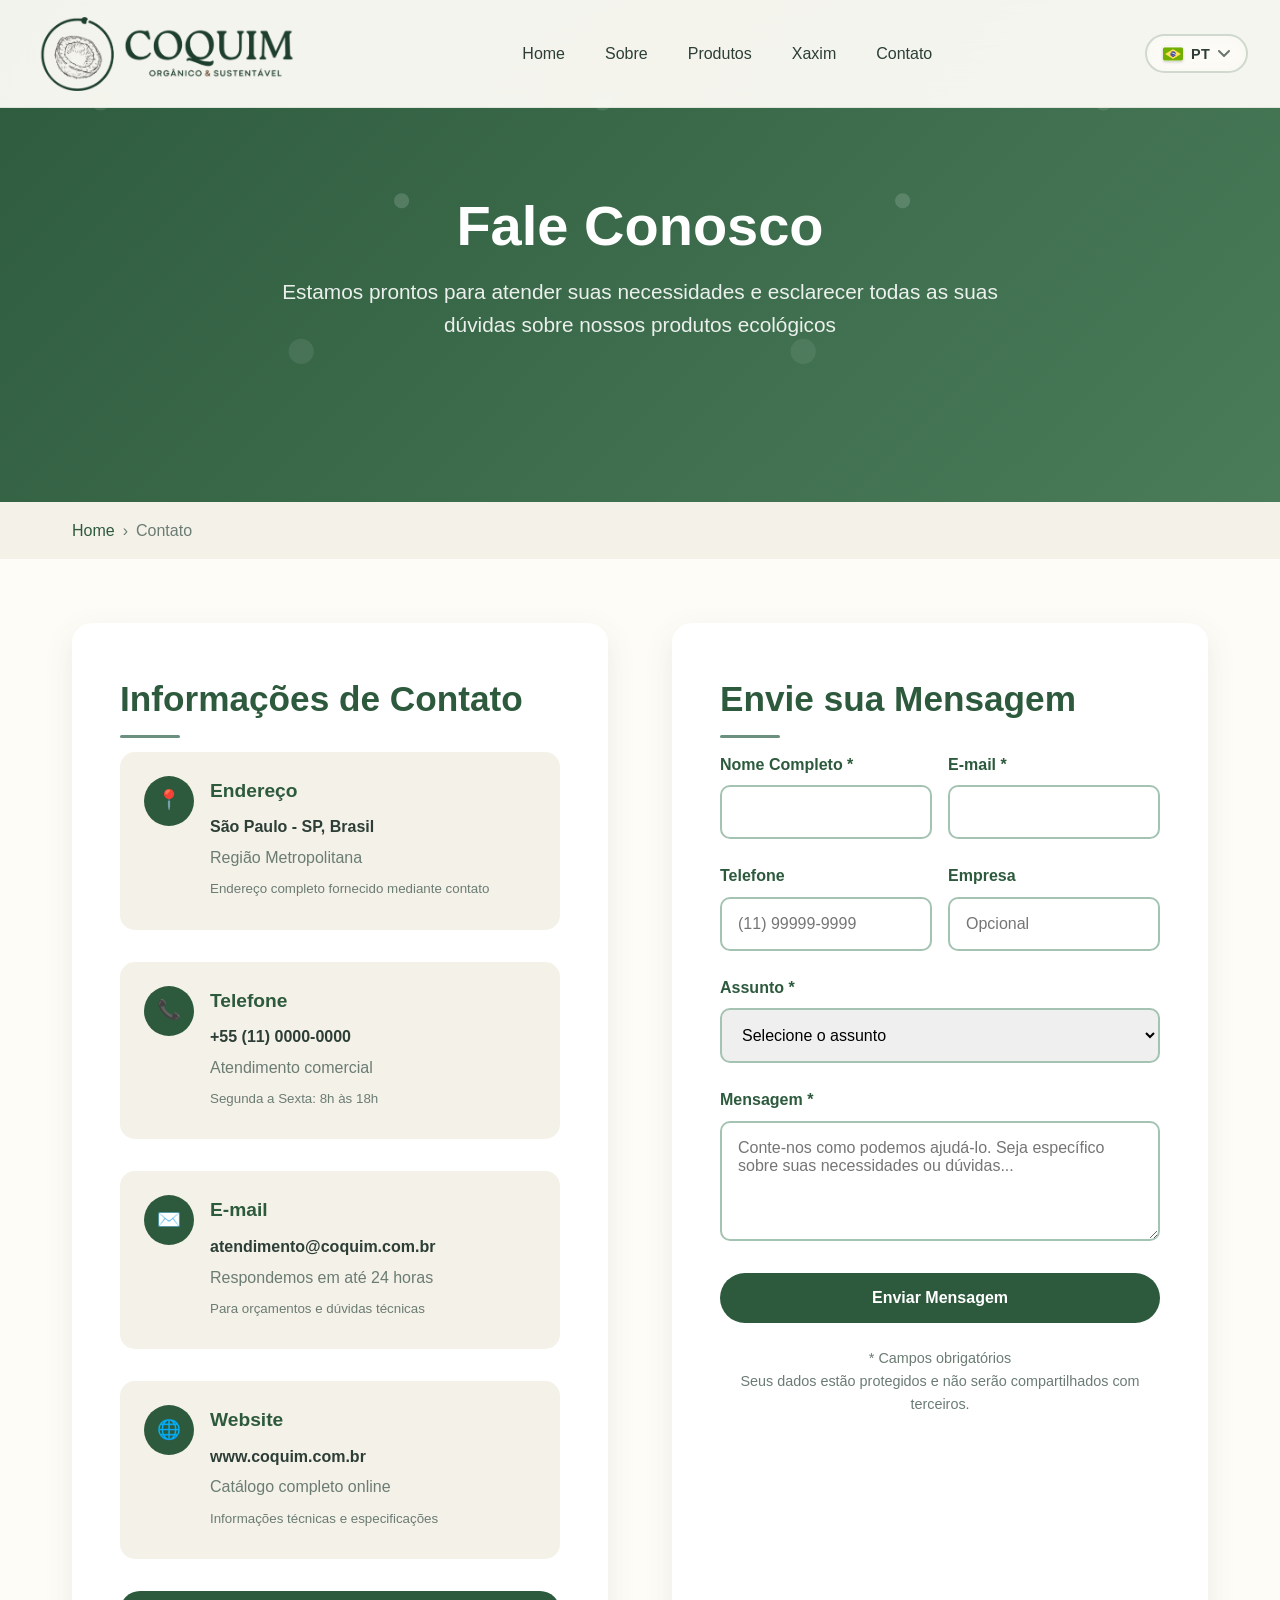
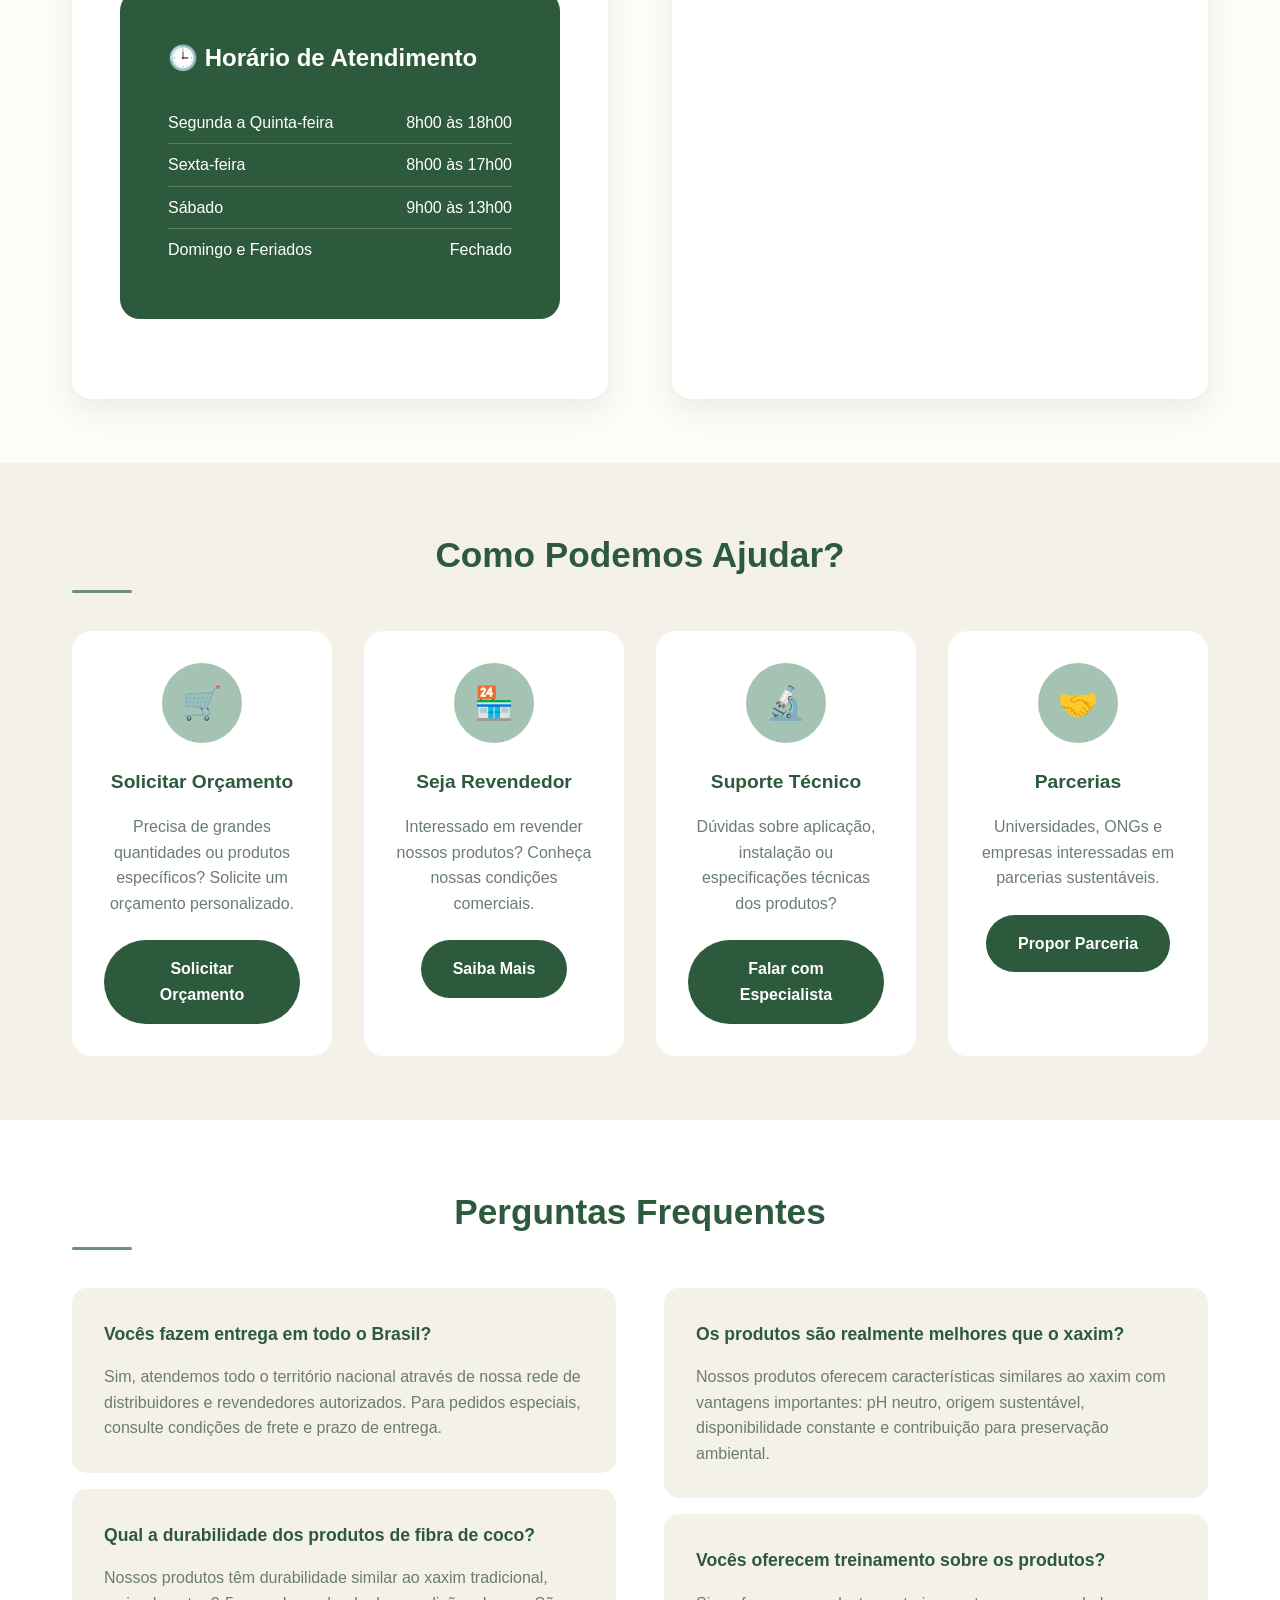
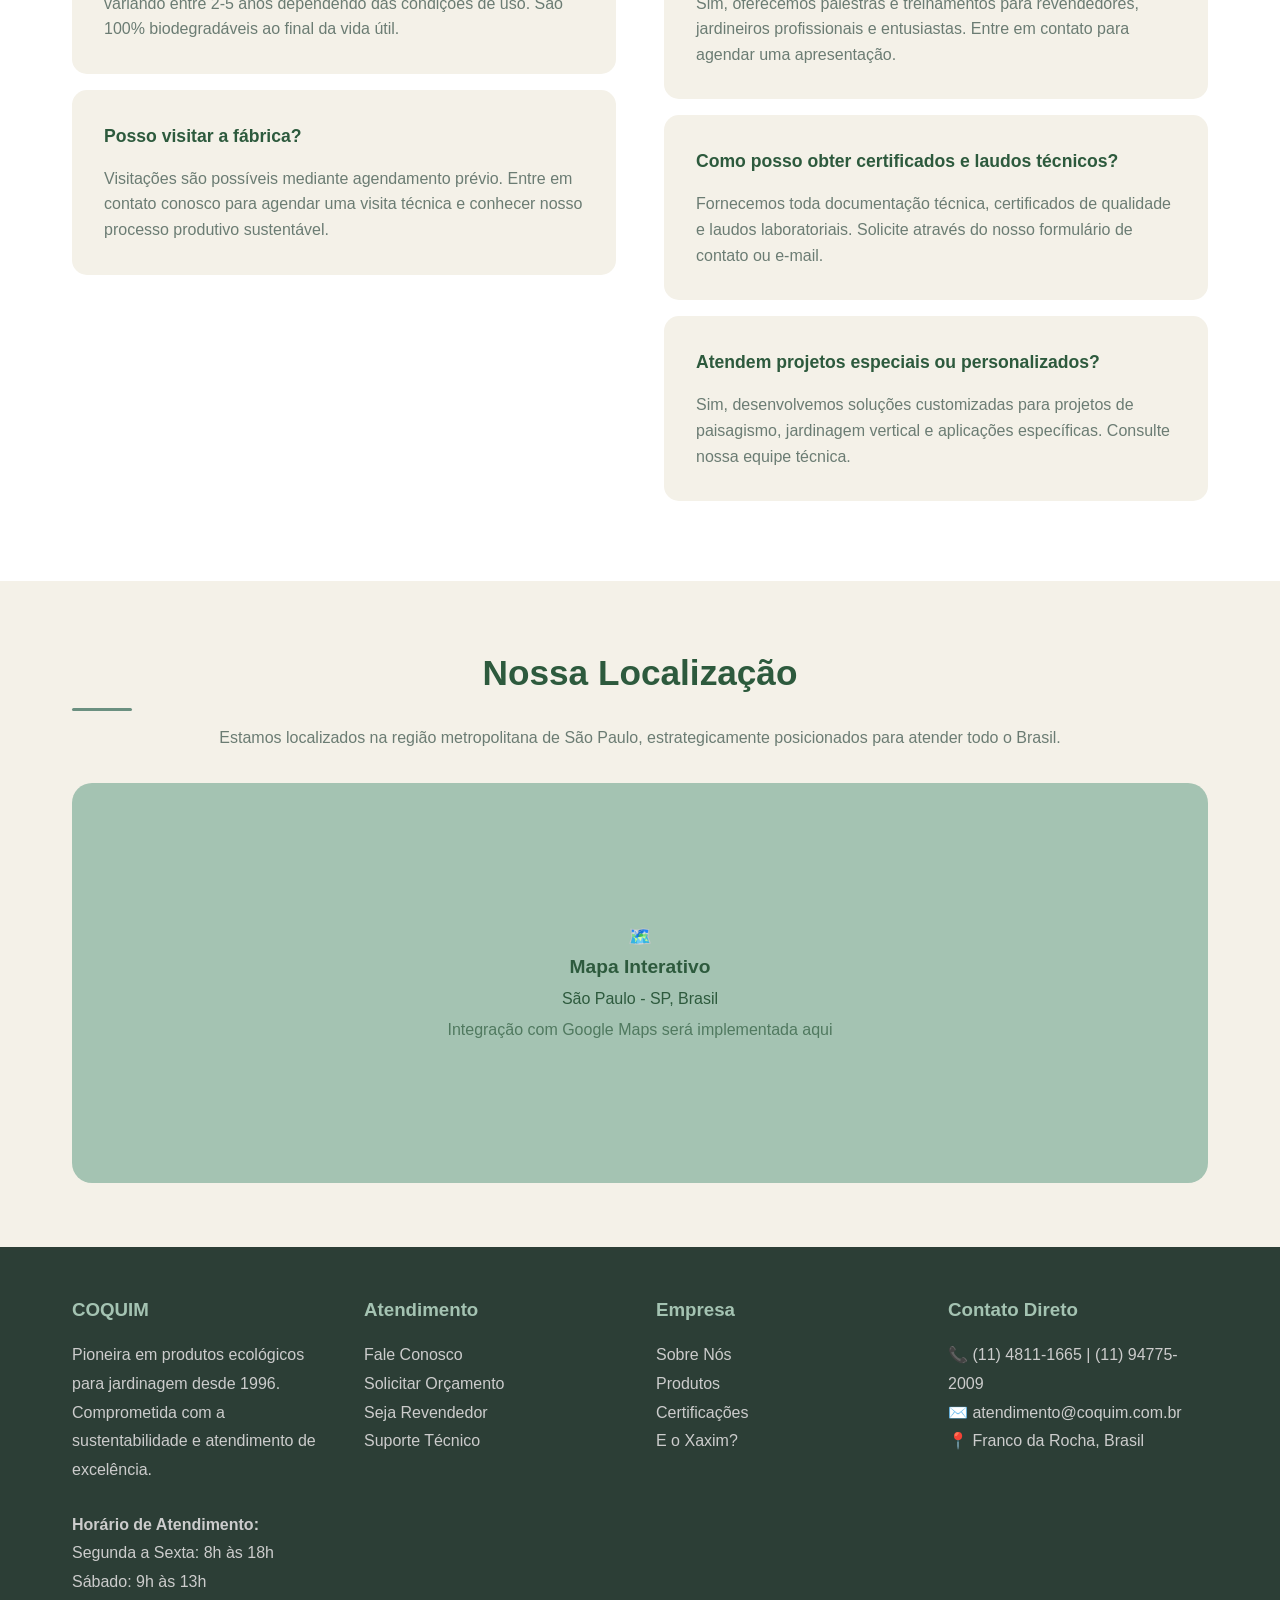
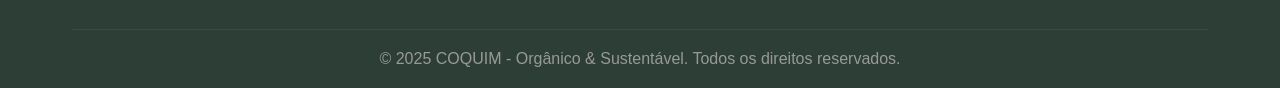
==== commit c5f2d622: "webs" ====
--- a/contato.html
+++ b/contato.html
@@ -834,7 +834,7 @@
                         <div class="contact-icon">✉️</div>
                         <div class="contact-details">
                             <h3 data-i18n="contact.info.email.title">E-mail</h3>
-                            <p class="highlight">contato@coquim.com.br</p>
+                            <p class="highlight">atendimento@coquim.com.br</p>
                             <p data-i18n="contact.info.email.response">Respondemos em até 24 horas</p>
                             <p><small data-i18n="contact.info.email.purpose">Para orçamentos e dúvidas técnicas</small></p>
                         </div>
@@ -1115,10 +1115,9 @@
                 </div>
                 <div class="footer-section">
                     <h3 data-i18n="footer.contact.title">Contato Direto</h3>
-                    <p>📞 +55 (11) 0000-0000</p>
-                    <p>✉️ contato@coquim.com.br</p>
-                    <p>🌐 www.coquim.com.br</p>
-                    <p data-i18n="footer.contact.location">📍 São Paulo, Brasil</p>
+                    <p>📞 (11) 4811-1665 | (11) 94775-2009</p>
+                    <p>✉️ atendimento@coquim.com.br</p>
+                    <p data-i18n="footer.contact.location">📍 Franco da Rocha, Brasil</p>
                 </div>
             </div>
             <div class="footer-bottom">
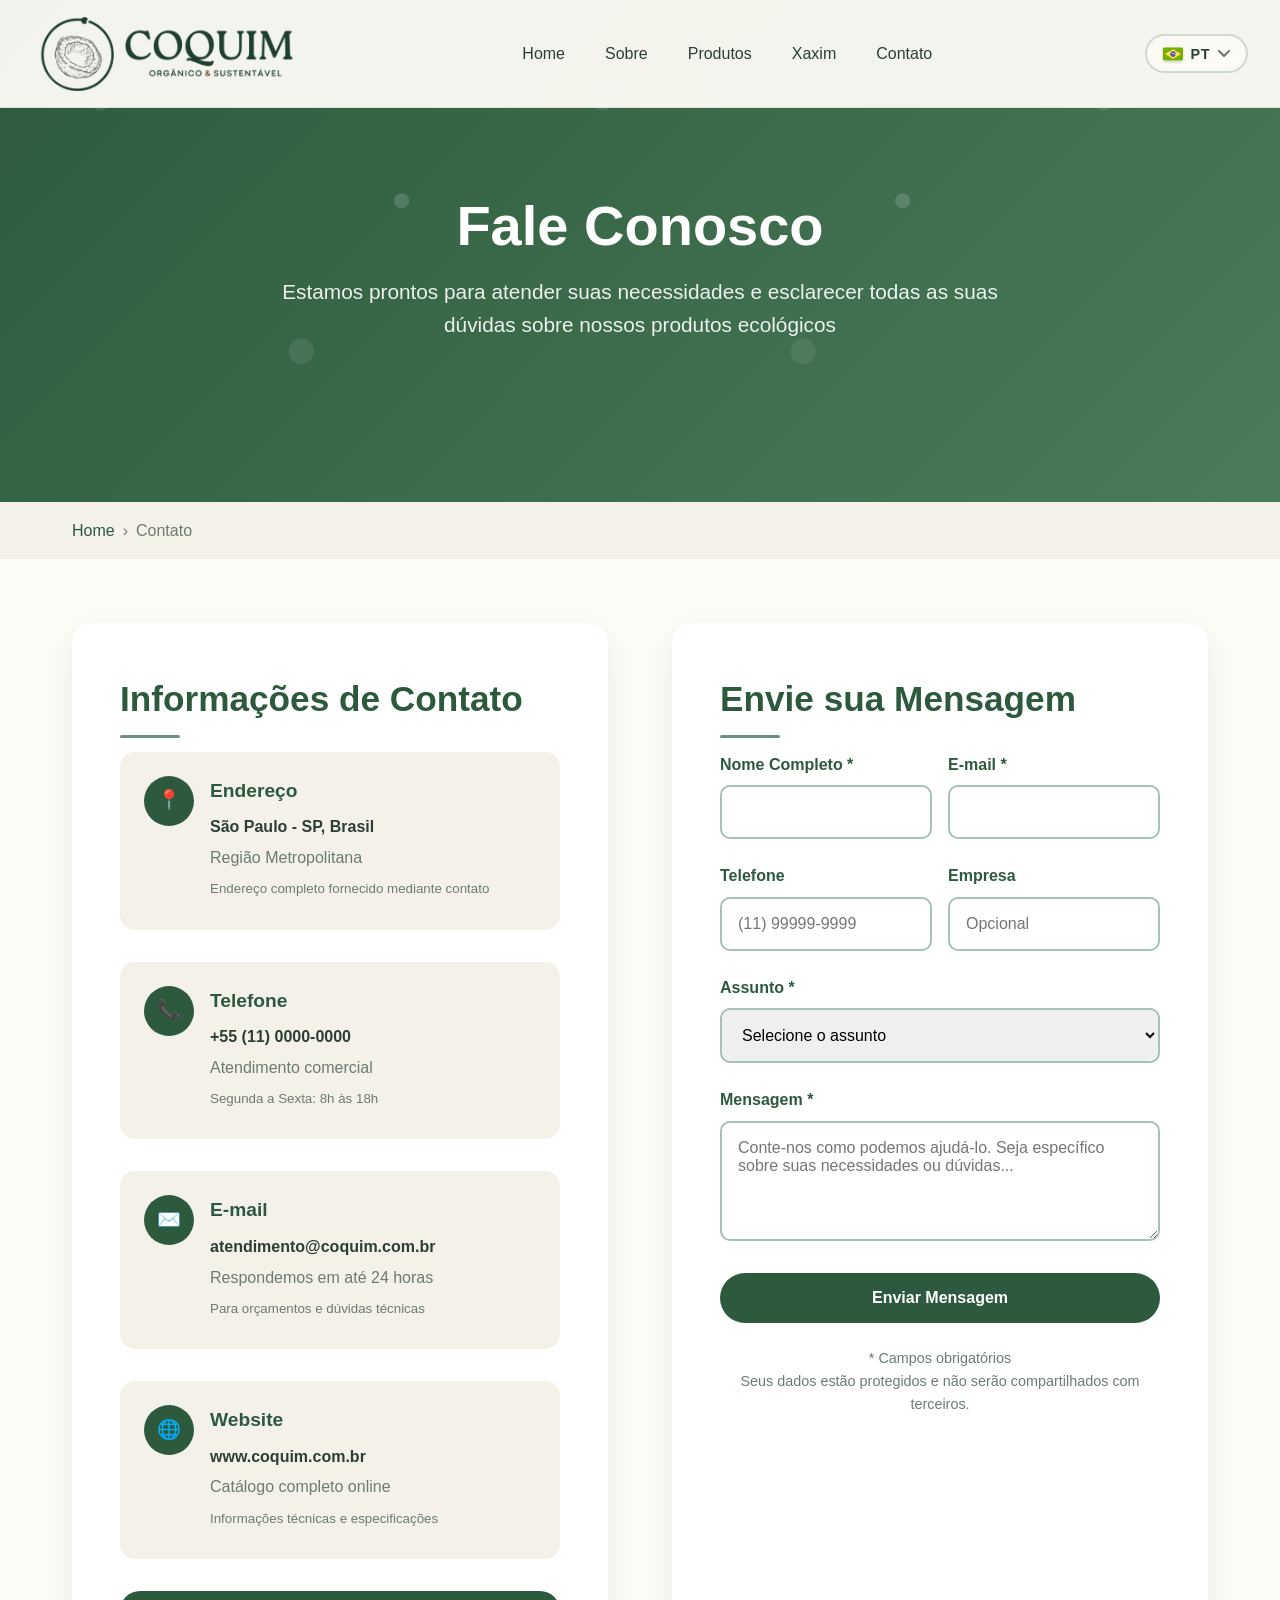
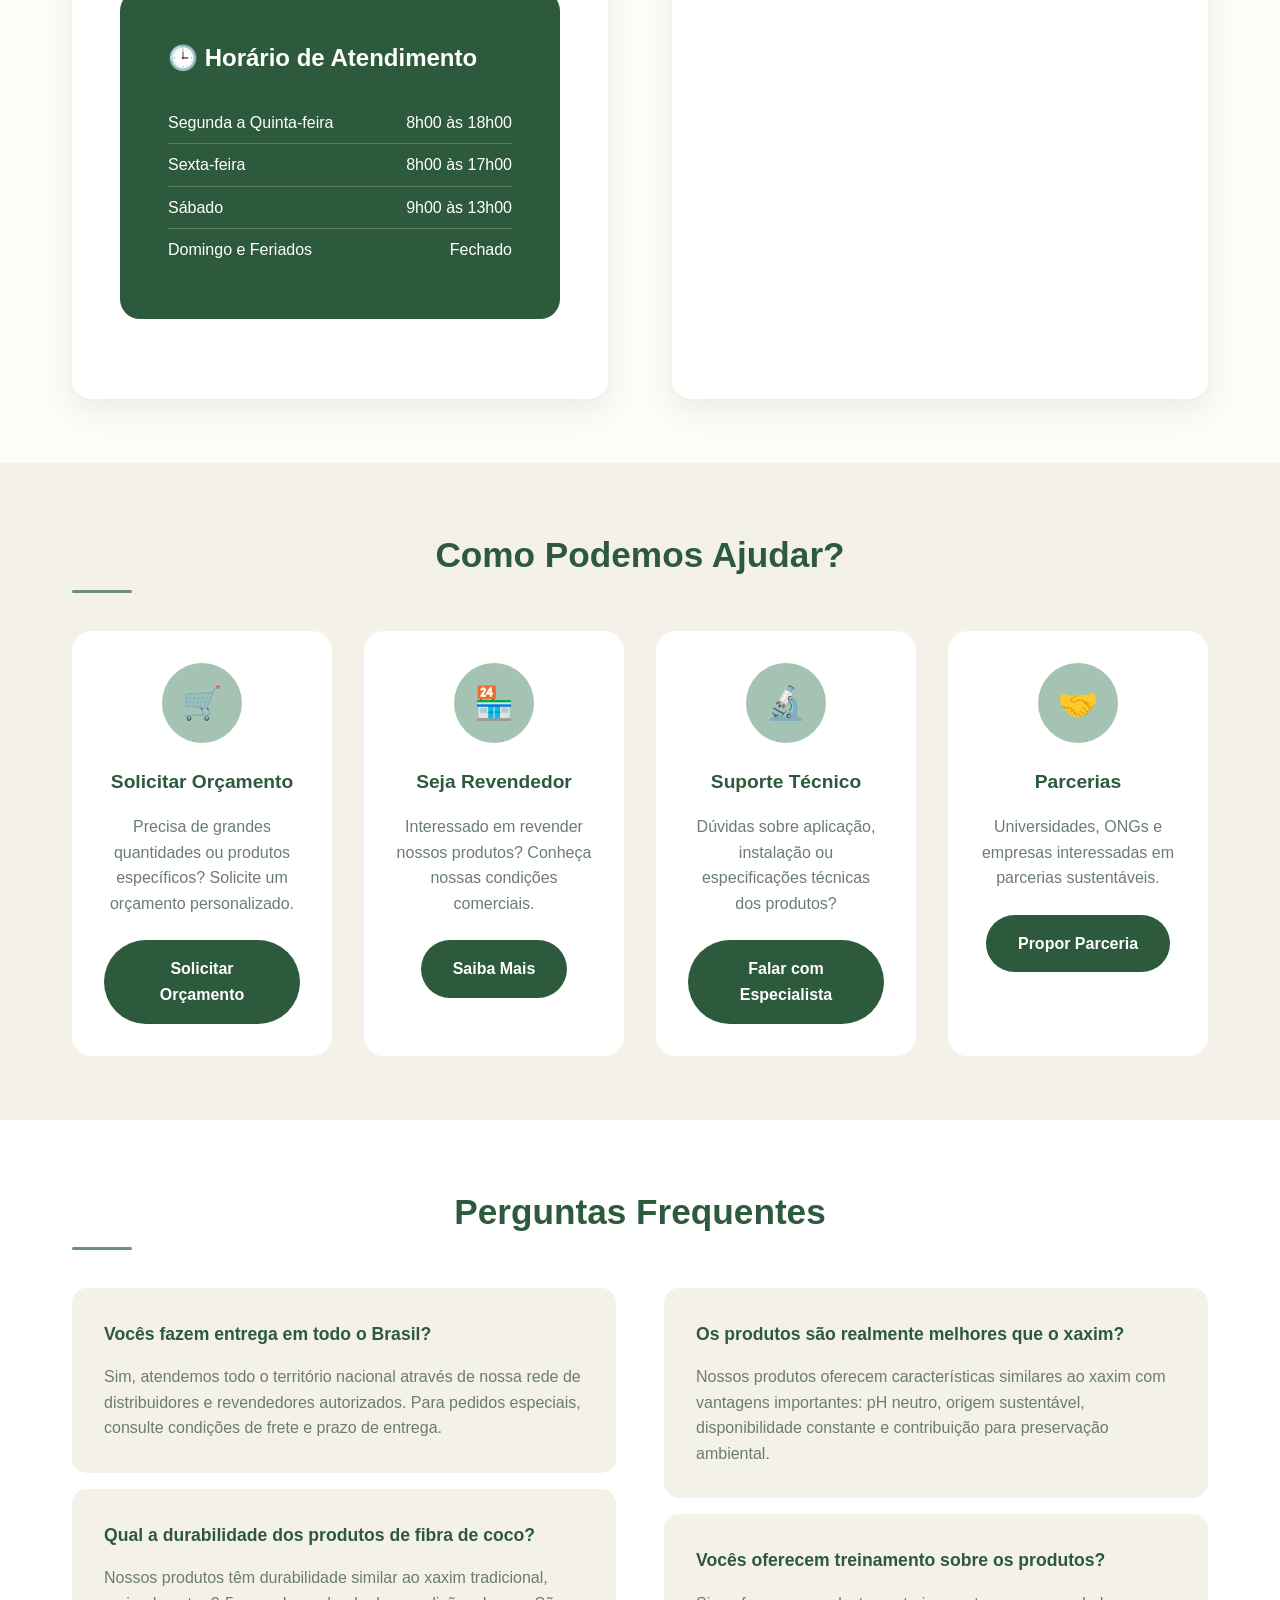
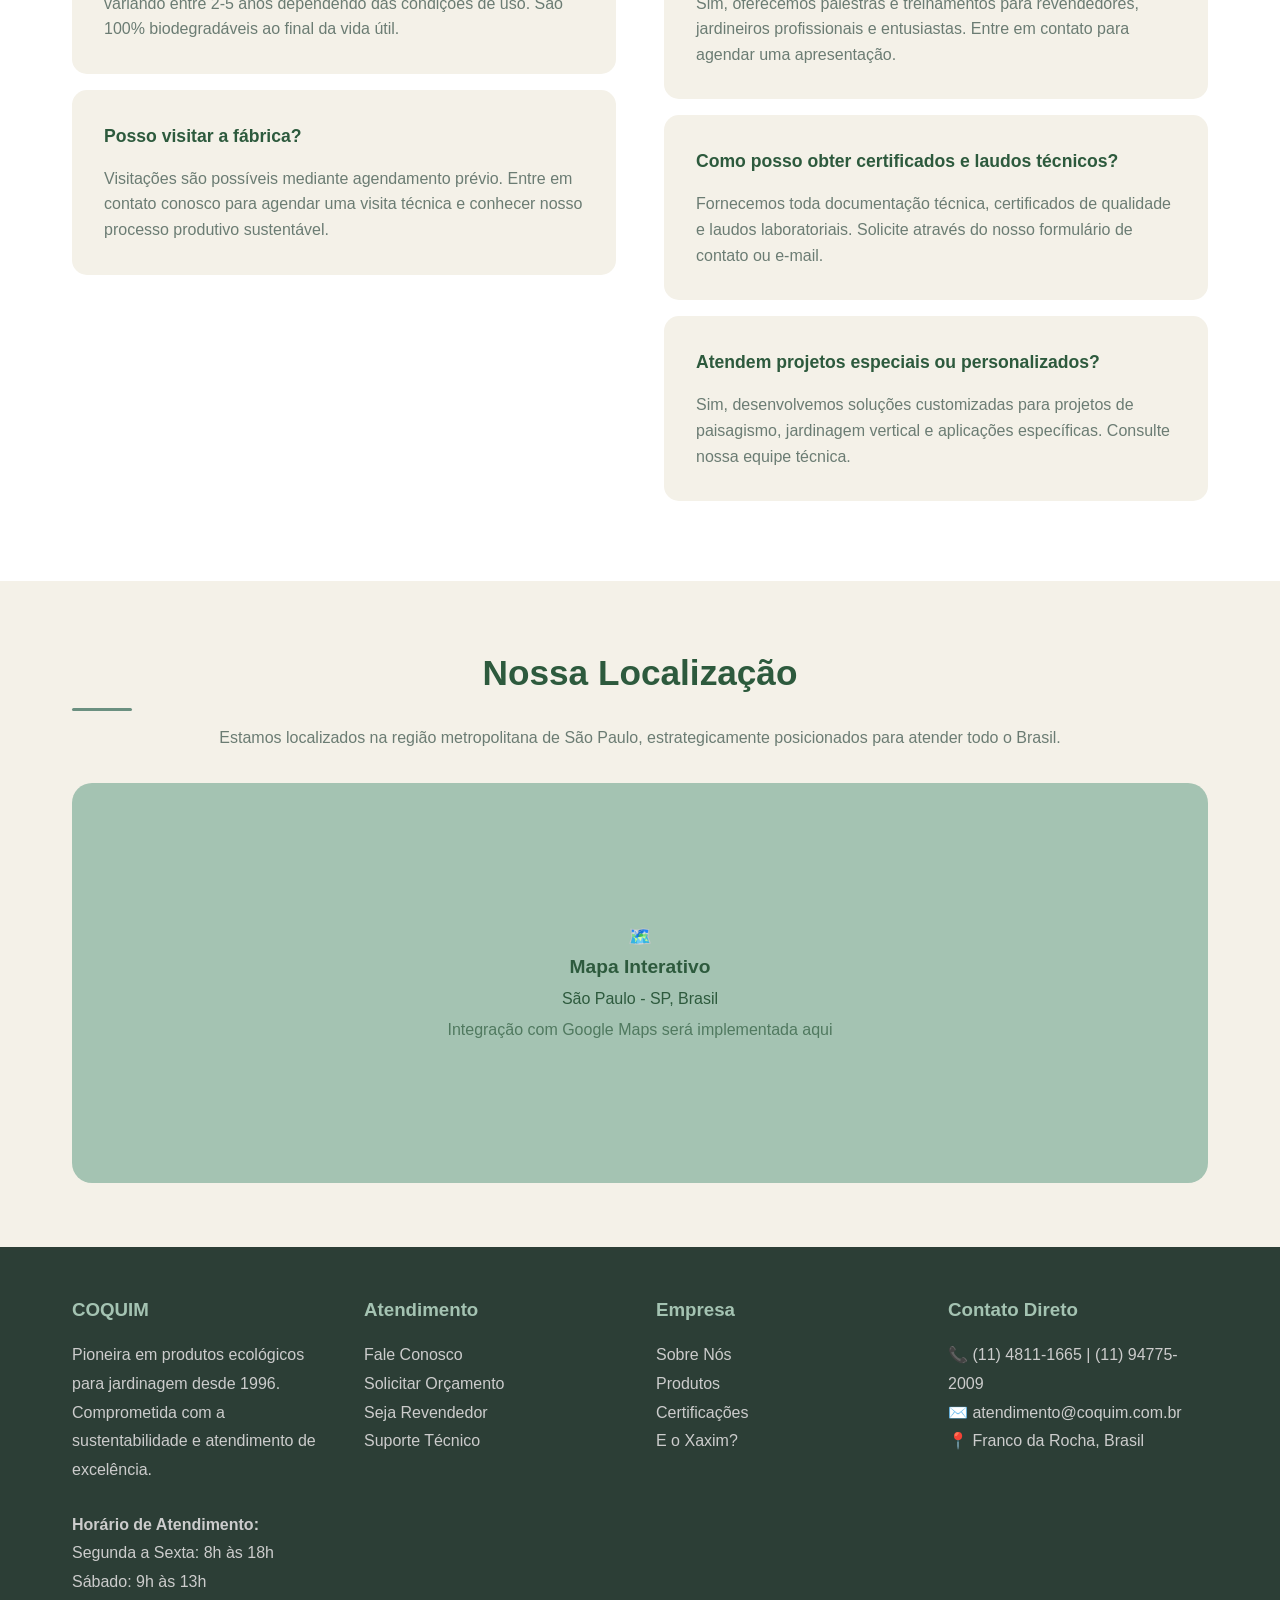
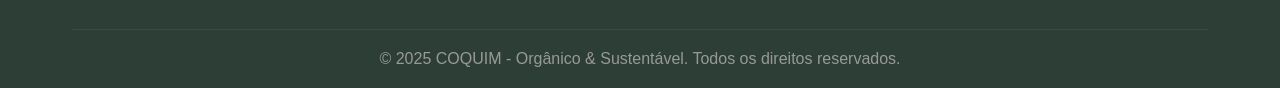
==== commit 73096351: "feat: Implementar sistema de responsividade mobile aprimorado em todas as páginas Melhorias abrangen" ====
--- a/contato.html
+++ b/contato.html
@@ -668,10 +668,49 @@
             display: block;
         }
 
-        /* Responsive */
+        /* Responsive - SISTEMA APRIMORADO */
+
+        /* Tablets e dispositivos médios (até 1024px) */
+        @media (max-width: 1024px) {
+            .logo-icon {
+                width: 200px;
+                height: 55px;
+            }
+
+            .nav-menu {
+                gap: 1.5rem;
+            }
+
+            .hero-title {
+                font-size: 3rem;
+            }
+
+            .hero-subtitle {
+                font-size: 1.1rem;
+            }
+
+            .main-content {
+                gap: 3rem;
+            }
+
+            .actions-grid {
+                grid-template-columns: repeat(auto-fit, minmax(220px, 1fr));
+            }
+
+            .faq-grid {
+                gap: 2.5rem;
+            }
+        }
+
+        /* Tablets pequenos e mobile landscape (até 768px) */
         @media (max-width: 768px) {
             .mobile-menu-btn {
                 display: block;
+            }
+
+            .logo-icon {
+                width: 180px;
+                height: 50px;
             }
 
             .nav-menu {
@@ -687,6 +726,7 @@
                 opacity: 0;
                 visibility: hidden;
                 transition: all 0.3s ease;
+                gap: 0.5rem;
             }
 
             .nav-menu.active {
@@ -695,21 +735,84 @@
                 visibility: visible;
             }
 
+            .nav-link {
+                padding: 0.8rem 0;
+                font-size: 1.1rem;
+            }
+
+            .language-selector {
+                margin-right: 1rem;
+            }
+
+            .hero {
+                padding: 10rem 0 6rem;
+                min-height: auto;
+            }
+
             .hero-title {
                 font-size: 2.5rem;
+                line-height: 1.2;
+            }
+
+            .hero-subtitle {
+                font-size: 1rem;
+                margin-bottom: 1.5rem;
+            }
+
+            .container {
+                padding: 0 1.5rem;
+            }
+
+            .breadcrumb-container {
+                padding: 0 1.5rem;
             }
 
             .main-content {
                 grid-template-columns: 1fr;
                 gap: 2rem;
+                padding: 3rem 0;
             }
 
             .content-section {
-                padding: 2rem;
+                padding: 2rem 1.5rem;
+            }
+
+            .section-title {
+                font-size: 1.8rem;
             }
 
             .form-row {
                 grid-template-columns: 1fr;
+            }
+
+            .contact-item {
+                flex-direction: column;
+                text-align: center;
+                align-items: center;
+            }
+
+            .contact-icon {
+                margin-bottom: 1rem;
+            }
+
+            .office-hours {
+                padding: 2rem 1.5rem;
+            }
+
+            .hours-list li {
+                flex-direction: column;
+                text-align: center;
+                gap: 0.3rem;
+                padding: 0.8rem 0;
+            }
+
+            .actions-grid {
+                grid-template-columns: 1fr;
+                gap: 1.5rem;
+            }
+
+            .action-card {
+                padding: 2rem 1.5rem;
             }
 
             .faq-grid {
@@ -717,7 +820,249 @@
                 gap: 2rem;
             }
 
+            .faq-item {
+                padding: 1.5rem;
+            }
+
+            .faq-question {
+                font-size: 1rem;
+            }
+
+            .map-placeholder {
+                height: 300px;
+            }
+
+            .footer-content {
+                grid-template-columns: 1fr;
+                gap: 2rem;
+            }
+
             .nav-container {
+                padding: 1rem;
+            }
+        }
+
+        /* Mobile portrait (até 480px) */
+        @media (max-width: 480px) {
+            .logo-icon {
+                width: 150px;
+                height: 42px;
+            }
+
+            .language-btn {
+                padding: 0.5rem 0.7rem;
+                font-size: 0.8rem;
+            }
+
+            .flag-icon {
+                width: 16px;
+                height: 12px;
+            }
+
+            .hero {
+                padding: 8rem 0 5rem;
+            }
+
+            .hero-title {
+                font-size: 2rem;
+            }
+
+            .hero-subtitle {
+                font-size: 0.95rem;
+            }
+
+            .container {
+                padding: 0 1rem;
+            }
+
+            .breadcrumb-container {
+                padding: 0 1rem;
+            }
+
+            .breadcrumb-list {
+                font-size: 0.9rem;
+            }
+
+            .content-section {
+                padding: 1.5rem 1rem;
+                border-radius: 15px;
+            }
+
+            .section-title {
+                font-size: 1.5rem;
+                margin-bottom: 1.5rem;
+            }
+
+            .section-title::after {
+                width: 50px;
+                height: 3px;
+                bottom: -10px;
+            }
+
+            .contact-info {
+                gap: 1.5rem;
+            }
+
+            .contact-item {
+                padding: 1.2rem;
+            }
+
+            .contact-icon {
+                width: 45px;
+                height: 45px;
+                font-size: 1.1rem;
+            }
+
+            .contact-details h3 {
+                font-size: 1.1rem;
+            }
+
+            .contact-details p {
+                font-size: 0.9rem;
+            }
+
+            .form-group {
+                margin-bottom: 1.2rem;
+            }
+
+            .form-group label {
+                font-size: 1rem;
+                margin-bottom: 0.5rem;
+            }
+
+            .form-group input,
+            .form-group textarea,
+            .form-group select {
+                padding: 0.9rem;
+                font-size: 0.95rem;
+                border-radius: 8px;
+            }
+
+            .form-group textarea {
+                min-height: 100px;
+            }
+
+            .btn {
+                padding: 0.9rem 1.5rem;
+                font-size: 0.95rem;
+            }
+
+            .office-hours {
+                padding: 1.5rem;
+                border-radius: 15px;
+            }
+
+            .office-hours h3 {
+                font-size: 1.2rem;
+                margin-bottom: 1rem;
+            }
+
+            .action-card {
+                padding: 1.8rem 1.2rem;
+            }
+
+            .action-icon {
+                width: 65px;
+                height: 65px;
+                font-size: 1.8rem;
+                margin-bottom: 1rem;
+            }
+
+            .action-title {
+                font-size: 1.1rem;
+            }
+
+            .action-description {
+                font-size: 0.95rem;
+            }
+
+            .faq-item {
+                padding: 1.2rem;
+            }
+
+            .faq-question {
+                font-size: 0.95rem;
+                margin-bottom: 0.8rem;
+            }
+
+            .faq-answer {
+                font-size: 0.9rem;
+                line-height: 1.5;
+            }
+
+            .map-placeholder {
+                height: 250px;
+                font-size: 1rem;
+            }
+
+            .footer {
+                padding: 3rem 0 1.5rem;
+            }
+
+            .footer-section {
+                margin-bottom: 1.5rem;
+            }
+
+            .footer-section h3 {
+                font-size: 1.1rem;
+                margin-bottom: 1rem;
+            }
+
+            .footer-section p,
+            .footer-section a {
+                font-size: 0.9rem;
+            }
+
+            .footer-bottom {
+                padding-top: 1.5rem;
+                font-size: 0.85rem;
+            }
+        }
+
+        /* Mobile pequeno (até 360px) */
+        @media (max-width: 360px) {
+            .logo-icon {
+                width: 130px;
+                height: 38px;
+            }
+
+            .nav-container {
+                padding: 0.8rem;
+            }
+
+            .mobile-menu-btn {
+                font-size: 1.3rem;
+            }
+
+            .hero-title {
+                font-size: 1.7rem;
+            }
+
+            .hero-subtitle {
+                font-size: 0.9rem;
+            }
+
+            .container {
+                padding: 0 0.8rem;
+            }
+
+            .content-section {
+                padding: 1.2rem 0.8rem;
+            }
+
+            .section-title {
+                font-size: 1.3rem;
+            }
+
+            .contact-item {
+                padding: 1rem;
+            }
+
+            .action-card {
+                padding: 1.5rem 1rem;
+            }
+
+            .faq-item {
                 padding: 1rem;
             }
         }
